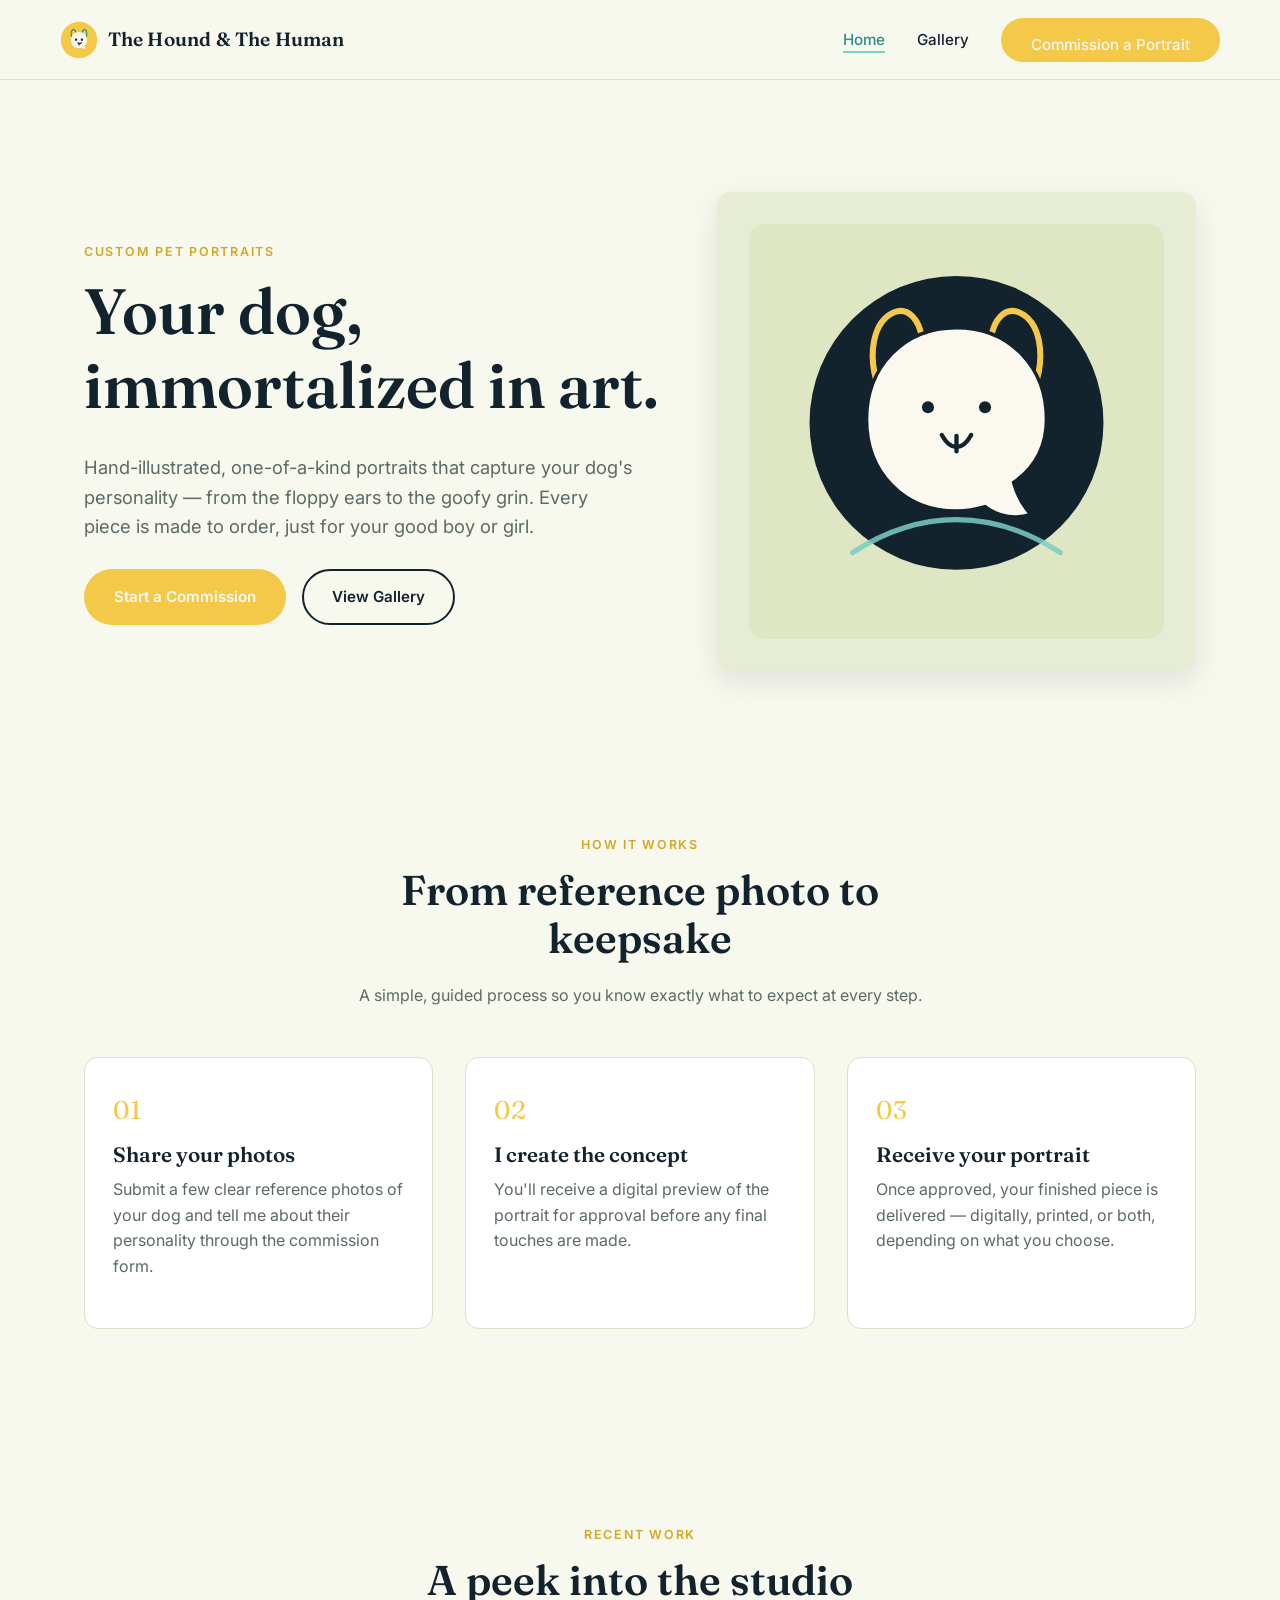
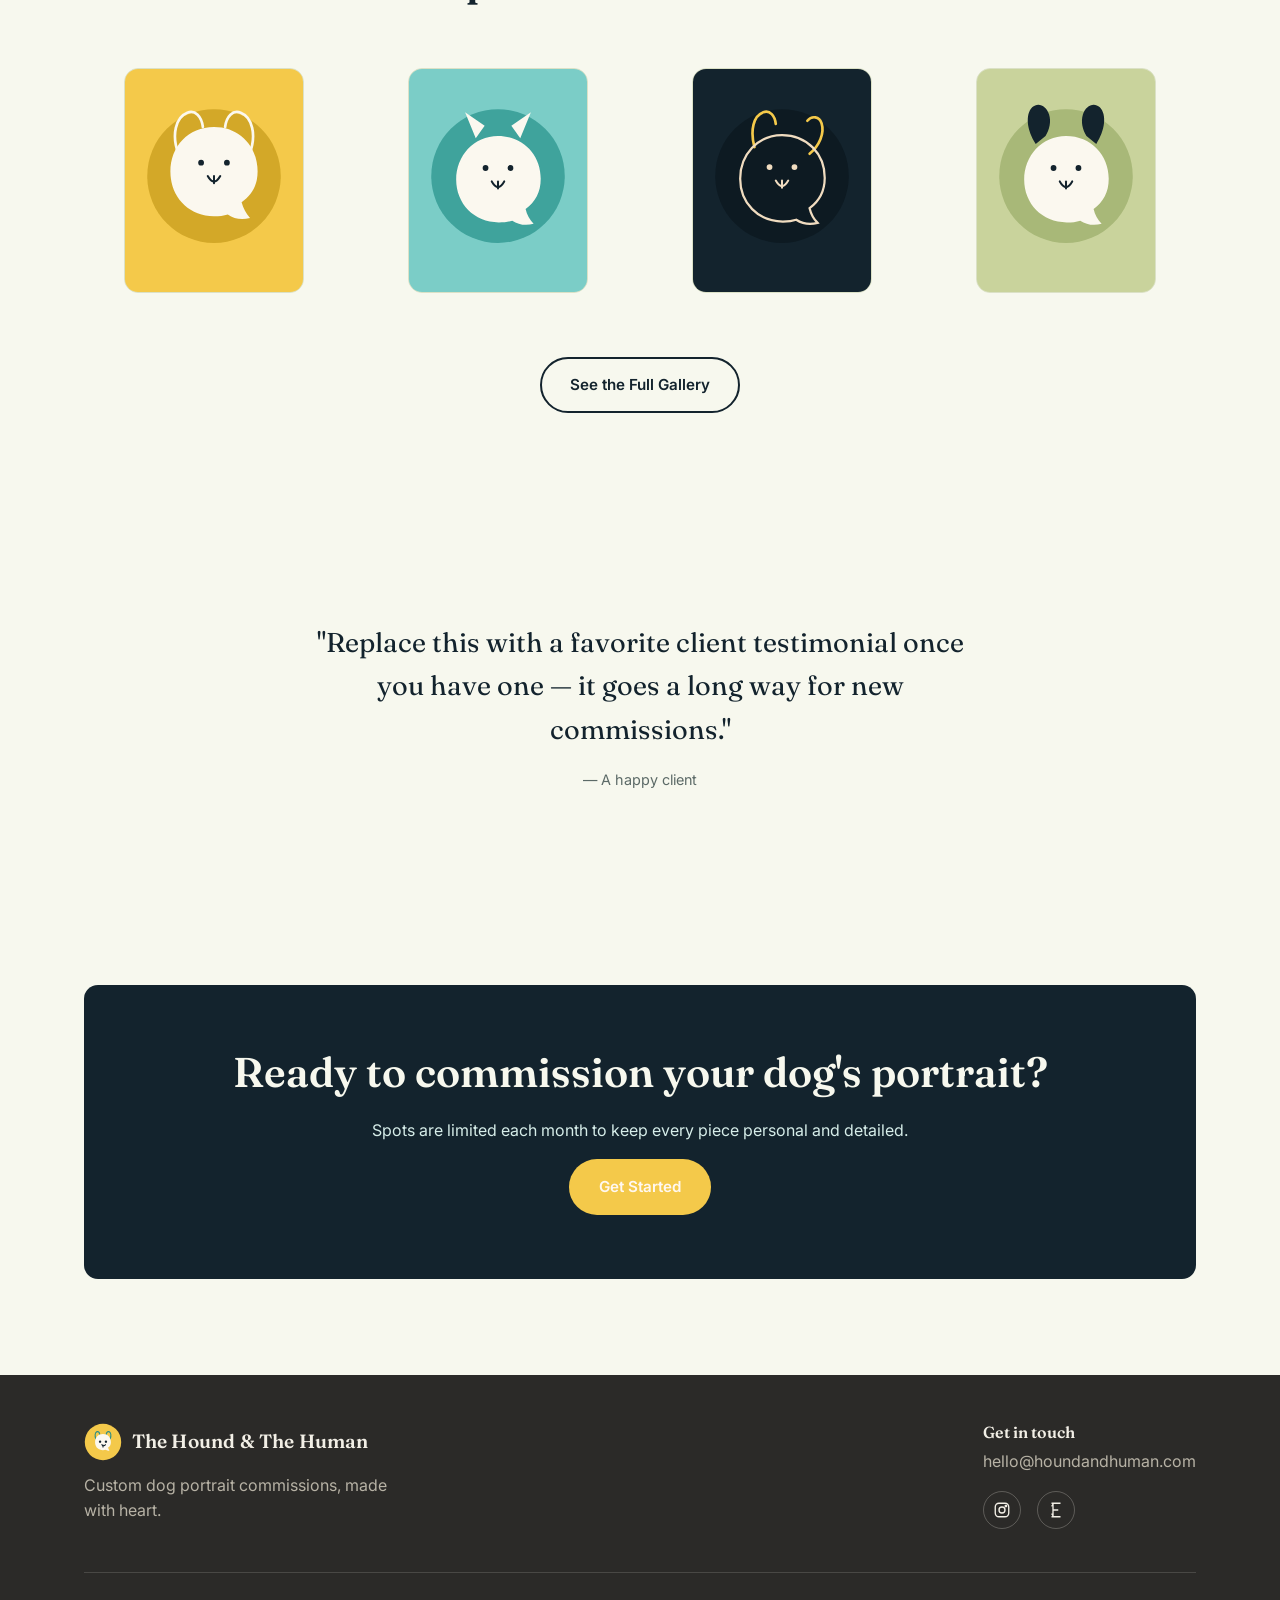
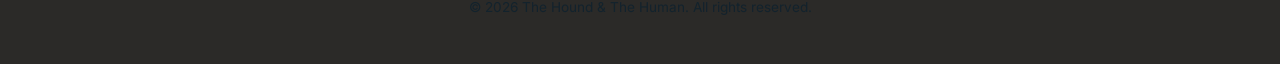
==== index.html @ 1f99b288 "Add The Hound & The Human commission site Static, no-build site (home, gallery, commission form) sty" ====
<!doctype html>
<html lang="en">
<head>
  <meta charset="UTF-8" />
  <meta name="viewport" content="width=device-width, initial-scale=1.0" />
  <title>The Hound &amp; The Human — Custom Dog Portrait Art</title>
  <meta name="description" content="Custom hand-illustrated dog portraits by The Hound &amp; The Human. Browse the gallery and commission a one-of-a-kind piece for your pup." />
  <link rel="icon" href="assets/img/mark.svg" type="image/svg+xml" />
  <link rel="preconnect" href="https://fonts.googleapis.com" />
  <link rel="preconnect" href="https://fonts.gstatic.com" crossorigin />
  <link href="https://fonts.googleapis.com/css2?family=Fraunces:opsz,wght@9..144,500;9..144,600&family=Inter:wght@400;500;600;700&display=swap" rel="stylesheet" />
  <link rel="stylesheet" href="css/style.css" />
</head>
<body>

  <header class="site-header">
    <nav class="nav container">
      <a href="index.html" class="brand">
        <img src="assets/img/mark.svg" alt="" class="brand-mark" />
        <span class="brand-name">The Hound &amp; The Human</span>
      </a>
      <button class="nav-toggle" aria-label="Toggle navigation" aria-expanded="false">
        <svg viewBox="0 0 24 24" fill="none" stroke="currentColor" stroke-width="2" stroke-linecap="round"><path d="M4 6h16M4 12h16M4 18h16"/></svg>
      </button>
      <ul class="nav-links">
        <li><a href="index.html" aria-current="page">Home</a></li>
        <li><a href="gallery.html">Gallery</a></li>
        <li><a href="commission.html" class="btn btn-primary">Commission a Portrait</a></li>
      </ul>
    </nav>
  </header>

  <main>
    <section class="hero">
      <div class="container">
        <div class="hero-copy">
          <span class="eyebrow">Custom Pet Portraits</span>
          <h1>Your dog, immortalized in art.</h1>
          <p class="hero-lede">Hand-illustrated, one-of-a-kind portraits that capture your dog's personality — from the floppy ears to the goofy grin. Every piece is made to order, just for your good boy or girl.</p>
          <div class="hero-actions">
            <a href="commission.html" class="btn btn-primary">Start a Commission</a>
            <a href="gallery.html" class="btn btn-outline">View Gallery</a>
          </div>
        </div>
        <div class="hero-art">
          <img src="assets/img/hero-art.svg" alt="Stylized illustration of a dog portrait" />
        </div>
      </div>
    </section>

    <section class="process">
      <div class="container">
        <div class="section-heading">
          <span class="eyebrow">How It Works</span>
          <h2>From reference photo to keepsake</h2>
          <p class="muted">A simple, guided process so you know exactly what to expect at every step.</p>
        </div>
        <div class="process-grid">
          <div class="process-step">
            <div class="step-num">01</div>
            <h3>Share your photos</h3>
            <p class="muted">Submit a few clear reference photos of your dog and tell me about their personality through the commission form.</p>
          </div>
          <div class="process-step">
            <div class="step-num">02</div>
            <h3>I create the concept</h3>
            <p class="muted">You'll receive a digital preview of the portrait for approval before any final touches are made.</p>
          </div>
          <div class="process-step">
            <div class="step-num">03</div>
            <h3>Receive your portrait</h3>
            <p class="muted">Once approved, your finished piece is delivered — digitally, printed, or both, depending on what you choose.</p>
          </div>
        </div>
      </div>
    </section>

    <section class="featured">
      <div class="container">
        <div class="section-heading">
          <span class="eyebrow">Recent Work</span>
          <h2>A peek into the studio</h2>
        </div>
        <div class="gallery-grid">
          <figure class="gallery-card" data-title="Custom Portrait" data-desc="Bold color block style">
            <img src="assets/img/gallery-01.svg" alt="Stylized dog portrait sample" />
          </figure>
          <figure class="gallery-card" data-title="Custom Portrait" data-desc="Turquoise digital illustration">
            <img src="assets/img/gallery-02.svg" alt="Stylized dog portrait sample" />
          </figure>
          <figure class="gallery-card" data-title="Custom Portrait" data-desc="Minimalist ink line study">
            <img src="assets/img/gallery-03.svg" alt="Stylized dog portrait sample" />
          </figure>
          <figure class="gallery-card" data-title="Custom Portrait" data-desc="Soft sage palette">
            <img src="assets/img/gallery-04.svg" alt="Stylized dog portrait sample" />
          </figure>
        </div>
        <p class="text-center mt-lg"><a href="gallery.html" class="btn btn-outline">See the Full Gallery</a></p>
      </div>
    </section>

    <section class="quote">
      <div class="container quote-block">
        <blockquote>"Replace this with a favorite client testimonial once you have one — it goes a long way for new commissions."</blockquote>
        <cite>— A happy client</cite>
      </div>
    </section>

    <section class="cta">
      <div class="container">
        <div class="cta-banner">
          <h2>Ready to commission your dog's portrait?</h2>
          <p>Spots are limited each month to keep every piece personal and detailed.</p>
          <a href="commission.html" class="btn btn-primary">Get Started</a>
        </div>
      </div>
    </section>
  </main>

  <footer class="site-footer">
    <div class="container">
      <div class="footer-grid">
        <div>
          <a href="index.html" class="brand">
            <img src="assets/img/mark.svg" alt="" class="brand-mark" />
            <span class="brand-name">The Hound &amp; The Human</span>
          </a>
          <p class="muted" style="max-width: 32ch; margin-top: 0.75rem;">Custom dog portrait commissions, made with heart.</p>
        </div>
        <div>
          <h3 style="font-size: 1rem;">Get in touch</h3>
          <p class="muted">hello@houndandhuman.com</p>
          <ul class="footer-social">
            <li>
              <a href="https://instagram.com/" aria-label="Instagram">
                <svg viewBox="0 0 24 24" fill="none" stroke="currentColor" stroke-width="1.8"><rect x="3" y="3" width="18" height="18" rx="5"/><circle cx="12" cy="12" r="4"/><circle cx="17.2" cy="6.8" r="1"/></svg>
              </a>
            </li>
            <li>
              <a href="https://www.etsy.com/" aria-label="Etsy shop">
                <svg viewBox="0 0 24 24" fill="none" stroke="currentColor" stroke-width="1.8"><path d="M6 3h12M6 21h12M8 3v18M8 12h7M8 3c0 3-2 4-2 4M8 21c0-3-2-4-2-4"/></svg>
              </a>
            </li>
          </ul>
        </div>
      </div>
      <div class="footer-bottom">
        <p>&copy; <span id="year"></span> The Hound &amp; The Human. All rights reserved.</p>
      </div>
    </div>
  </footer>

  <script>document.getElementById('year').textContent = new Date().getFullYear();</script>
  <script src="js/main.js"></script>
</body>
</html>
---- css/style.css ----
/* ============================================================
   The Hound & The Human — base styles
   ============================================================ */

:root {
  /* palette */
  --color-navy: #13232d;
  --color-charcoal: #2b2a28;
  --color-sage: #c9d39c;
  --color-yellow: #f4c94a;
  --color-aqua: #7bcdc7;
  --color-aqua-dark: #2e8e87;

  --color-bg: #f7f8ee;
  --color-bg-alt: #e7ecd4;
  --color-surface: #ffffff;
  --color-text: var(--color-navy);
  --color-muted: #5c6a67;
  --color-accent: var(--color-yellow);
  --color-accent-dark: #d3a828;
  --color-accent-soft: #d6ede9;
  --color-line: #dbe1c6;

  --font-display: 'Fraunces', 'Playfair Display', Georgia, serif;
  --font-body: 'Inter', -apple-system, BlinkMacSystemFont, 'Segoe UI', sans-serif;

  --container: 1160px;
  --radius: 14px;
  --shadow-soft: 0 10px 30px rgba(19, 35, 45, 0.1);
}

@media (prefers-color-scheme: dark) {
  :root {
    --color-bg: #10191f;
    --color-bg-alt: #1c2620;
    --color-surface: #202a24;
    --color-text: #f2f2ea;
    --color-muted: #a3b3ae;
    --color-accent: var(--color-yellow);
    --color-accent-dark: #ffdb80;
    --color-accent-soft: #21403c;
    --color-line: #33413a;
    --shadow-soft: 0 10px 30px rgba(0, 0, 0, 0.4);
  }
}

* { box-sizing: border-box; }
html { scroll-behavior: smooth; }

body {
  margin: 0;
  background: var(--color-bg);
  color: var(--color-text);
  font-family: var(--font-body);
  line-height: 1.6;
  -webkit-font-smoothing: antialiased;
}

img { max-width: 100%; display: block; }

h1, h2, h3, h4 {
  font-family: var(--font-display);
  line-height: 1.15;
  margin: 0 0 0.5em;
  font-weight: 600;
}

h1 { font-size: clamp(2.4rem, 5vw, 4rem); }
h2 { font-size: clamp(1.8rem, 3.4vw, 2.6rem); }
h3 { font-size: 1.3rem; }

p { margin: 0 0 1em; color: var(--color-text); }

a { color: var(--color-accent-dark); }

.muted { color: var(--color-muted); }

.container {
  width: 100%;
  max-width: var(--container);
  margin: 0 auto;
  padding: 0 1.5rem;
}

section { padding: clamp(3rem, 8vw, 6rem) 0; }

.section-heading {
  text-align: center;
  max-width: 640px;
  margin: 0 auto 3rem;
}

.eyebrow {
  display: inline-block;
  font-size: 0.78rem;
  letter-spacing: 0.14em;
  text-transform: uppercase;
  color: var(--color-accent-dark);
  font-weight: 600;
  margin-bottom: 0.75rem;
}

/* ---------- Buttons ---------- */
.btn {
  display: inline-flex;
  align-items: center;
  justify-content: center;
  gap: 0.5rem;
  padding: 0.85rem 1.75rem;
  border-radius: 999px;
  font-family: var(--font-body);
  font-weight: 600;
  font-size: 0.95rem;
  text-decoration: none;
  border: 2px solid transparent;
  cursor: pointer;
  transition: transform 0.15s ease, background 0.2s ease, color 0.2s ease, border-color 0.2s ease;
}
.btn:hover { transform: translateY(-2px); }

.btn-primary {
  background: var(--color-accent);
  color: #fff8f1;
}
.btn-primary:hover { background: var(--color-accent-dark); }

.btn-outline {
  background: transparent;
  border-color: var(--color-text);
  color: var(--color-text);
}
.btn-outline:hover {
  border-color: var(--color-accent-dark);
  color: var(--color-accent-dark);
}

/* ---------- Header / Nav ---------- */
.site-header {
  position: sticky;
  top: 0;
  z-index: 50;
  background: color-mix(in srgb, var(--color-bg) 88%, transparent);
  backdrop-filter: blur(10px);
  border-bottom: 1px solid var(--color-line);
}

.nav {
  display: flex;
  align-items: center;
  justify-content: space-between;
  padding: 1.1rem 0;
}

.brand {
  display: flex;
  align-items: center;
  gap: 0.6rem;
  text-decoration: none;
  color: var(--color-text);
}

.brand-mark { width: 38px; height: 38px; flex-shrink: 0; }

.brand-name {
  font-family: var(--font-display);
  font-size: 1.2rem;
  font-weight: 600;
  letter-spacing: 0.01em;
}

.nav-links {
  display: flex;
  align-items: center;
  gap: 2rem;
  list-style: none;
  margin: 0;
  padding: 0;
}

.nav-links a {
  color: var(--color-text);
  text-decoration: none;
  font-weight: 500;
  font-size: 0.95rem;
  padding-bottom: 2px;
  border-bottom: 2px solid transparent;
  transition: border-color 0.2s ease, color 0.2s ease;
}

.nav-links a:hover,
.nav-links a[aria-current="page"] {
  color: var(--color-aqua-dark);
  border-color: var(--color-aqua);
}

.nav-links a.btn.btn-primary,
.nav-links a.btn.btn-primary:hover {
  color: #fff8f1;
  border-color: transparent;
}

.nav-toggle {
  display: none;
  background: none;
  border: none;
  cursor: pointer;
  padding: 0.4rem;
}
.nav-toggle svg { width: 26px; height: 26px; color: var(--color-text); }

@media (max-width: 760px) {
  .nav-toggle { display: block; }
  .nav-links {
    position: absolute;
    top: 100%;
    left: 0;
    right: 0;
    background: var(--color-bg);
    border-bottom: 1px solid var(--color-line);
    flex-direction: column;
    align-items: flex-start;
    gap: 0;
    padding: 0 1.5rem;
    max-height: 0;
    overflow: hidden;
    transition: max-height 0.25s ease;
  }
  .nav-links.open { max-height: 320px; padding: 0.5rem 1.5rem 1.5rem; }
  .nav-links li { width: 100%; }
  .nav-links a { display: block; padding: 0.75rem 0; }
}

/* ---------- Hero ---------- */
.hero {
  padding: clamp(3.5rem, 9vw, 7rem) 0 clamp(2.5rem, 6vw, 4rem);
}

.hero .container {
  display: grid;
  grid-template-columns: 1.1fr 0.9fr;
  gap: 3rem;
  align-items: center;
}

@media (max-width: 860px) {
  .hero .container { grid-template-columns: 1fr; text-align: center; }
  .hero-actions { justify-content: center; }
  .hero-art { order: -1; max-width: 320px; margin: 0 auto; }
}

.hero-actions {
  display: flex;
  gap: 1rem;
  flex-wrap: wrap;
  margin-top: 1.75rem;
}

.hero-lede { font-size: 1.15rem; color: var(--color-muted); max-width: 46ch; }

.hero-art {
  background: var(--color-bg-alt);
  border-radius: var(--radius);
  padding: 2rem;
  box-shadow: var(--shadow-soft);
}

.hero-art img {
  width: 100%;
  height: auto;
}

/* ---------- Process strip ---------- */
.process-grid {
  display: grid;
  grid-template-columns: repeat(3, 1fr);
  gap: 2rem;
}

@media (max-width: 760px) {
  .process-grid { grid-template-columns: 1fr; }
}

.process-step {
  background: var(--color-surface);
  border: 1px solid var(--color-line);
  border-radius: var(--radius);
  padding: 2rem 1.75rem;
  text-align: left;
}

.process-step .step-num {
  font-family: var(--font-display);
  font-size: 1.6rem;
  color: var(--color-accent);
  margin-bottom: 0.75rem;
}

/* ---------- Gallery grid ---------- */
.gallery-grid {
  display: grid;
  grid-template-columns: repeat(auto-fill, minmax(260px, 1fr));
  gap: 1.5rem;
}

.gallery-card {
  position: relative;
  border-radius: var(--radius);
  overflow: hidden;
  background: var(--color-bg-alt);
  border: 1px solid var(--color-line);
  cursor: pointer;
  aspect-ratio: 4 / 5;
}

.gallery-card img,
.gallery-card svg {
  width: 100%;
  height: 100%;
  object-fit: cover;
  transition: transform 0.4s ease;
}

.gallery-card:hover img,
.gallery-card:hover svg { transform: scale(1.05); }

.gallery-caption {
  position: absolute;
  left: 0;
  right: 0;
  bottom: 0;
  padding: 1rem 1.1rem;
  background: linear-gradient(to top, rgba(20, 15, 10, 0.75), transparent);
  color: #fff;
  font-size: 0.9rem;
  opacity: 0;
  transform: translateY(6px);
  transition: opacity 0.25s ease, transform 0.25s ease;
}

.gallery-card:hover .gallery-caption { opacity: 1; transform: translateY(0); }

.filter-bar {
  display: flex;
  gap: 0.6rem;
  flex-wrap: wrap;
  justify-content: center;
  margin-bottom: 2.5rem;
}

.filter-btn {
  background: var(--color-surface);
  border: 1px solid var(--color-line);
  color: var(--color-text);
  border-radius: 999px;
  padding: 0.5rem 1.2rem;
  font-size: 0.88rem;
  font-weight: 500;
  cursor: pointer;
  transition: background 0.2s ease, color 0.2s ease, border-color 0.2s ease;
}

.filter-btn:hover { border-color: var(--color-aqua-dark); }

.filter-btn.active {
  background: var(--color-text);
  color: var(--color-bg);
  border-color: var(--color-text);
}

/* ---------- Lightbox ---------- */
.lightbox {
  position: fixed;
  inset: 0;
  background: rgba(20, 15, 10, 0.9);
  display: none;
  align-items: center;
  justify-content: center;
  z-index: 100;
  padding: 2rem;
}

.lightbox.open { display: flex; }

.lightbox-inner {
  max-width: 720px;
  width: 100%;
  background: var(--color-bg);
  border-radius: var(--radius);
  overflow: hidden;
}

.lightbox-media { aspect-ratio: 4 / 5; background: var(--color-bg-alt); }
.lightbox-media img,
.lightbox-media svg { width: 100%; height: 100%; object-fit: cover; }

.lightbox-caption { padding: 1.25rem 1.5rem; }
.lightbox-caption h3 { margin-bottom: 0.25rem; }

.lightbox-close {
  position: absolute;
  top: 1.5rem;
  right: 1.5rem;
  background: rgba(255,255,255,0.12);
  border: none;
  color: #fff;
  width: 42px;
  height: 42px;
  border-radius: 50%;
  cursor: pointer;
  font-size: 1.3rem;
  line-height: 1;
}

/* ---------- Quote ---------- */
.quote-block {
  max-width: 720px;
  margin: 0 auto;
  text-align: center;
}
.quote-block blockquote {
  font-family: var(--font-display);
  font-size: clamp(1.3rem, 2.6vw, 1.7rem);
  margin: 0 0 1rem;
}
.quote-block cite { font-style: normal; color: var(--color-muted); font-size: 0.9rem; }

/* ---------- CTA banner ---------- */
.cta-banner {
  background: var(--color-text);
  color: var(--color-bg);
  border-radius: var(--radius);
  padding: clamp(2.5rem, 6vw, 4rem);
  text-align: center;
}
.cta-banner h2 { color: var(--color-bg); }
.cta-banner p { color: var(--color-accent-soft); }

/* ---------- Pricing ---------- */
.pricing-grid {
  display: grid;
  grid-template-columns: repeat(3, 1fr);
  gap: 1.75rem;
}
@media (max-width: 860px) {
  .pricing-grid { grid-template-columns: 1fr; }
}
.pricing-card {
  background: var(--color-surface);
  border: 1px solid var(--color-line);
  border-radius: var(--radius);
  padding: 2rem;
  text-align: center;
}
.pricing-card.featured {
  border-color: var(--color-accent);
  box-shadow: var(--shadow-soft);
  transform: scale(1.03);
}
.pricing-card .price {
  font-family: var(--font-display);
  font-size: 2.2rem;
  color: var(--color-accent-dark);
  margin: 0.5rem 0 1rem;
}
.pricing-card ul {
  list-style: none;
  padding: 0;
  margin: 0 0 1.5rem;
  text-align: left;
  color: var(--color-muted);
  font-size: 0.92rem;
}
.pricing-card li { padding: 0.35rem 0; border-bottom: 1px dashed var(--color-line); }
.pricing-card li:last-child { border-bottom: none; }

/* ---------- Form ---------- */
.form-wrap {
  max-width: 700px;
  margin: 0 auto;
  background: var(--color-surface);
  border: 1px solid var(--color-line);
  border-radius: var(--radius);
  padding: clamp(1.75rem, 4vw, 2.75rem);
  box-shadow: var(--shadow-soft);
}

.form-grid {
  display: grid;
  grid-template-columns: 1fr 1fr;
  gap: 1.25rem;
}

.form-field { display: flex; flex-direction: column; gap: 0.4rem; }
.form-field.full { grid-column: 1 / -1; }

@media (max-width: 620px) {
  .form-grid { grid-template-columns: 1fr; }
}

label {
  font-size: 0.88rem;
  font-weight: 600;
  color: var(--color-text);
}

input, select, textarea {
  font-family: var(--font-body);
  font-size: 0.95rem;
  padding: 0.7rem 0.85rem;
  border-radius: 8px;
  border: 1px solid var(--color-line);
  background: var(--color-bg);
  color: var(--color-text);
}

input:focus, select:focus, textarea:focus {
  outline: none;
  border-color: var(--color-accent);
}

textarea { resize: vertical; min-height: 110px; }

.form-note { font-size: 0.85rem; color: var(--color-muted); }

.form-submit { margin-top: 1.75rem; display: flex; justify-content: center; }

.form-success, .form-error {
  display: none;
  text-align: center;
  padding: 1rem;
  border-radius: 8px;
  margin-bottom: 1.5rem;
  font-size: 0.95rem;
}
.form-success { background: #e4f0e1; color: #2e5230; }
.form-error { background: #f6dede; color: #7a2a2a; }

@media (prefers-color-scheme: dark) {
  .form-success { background: #223b26; color: #b7e3b6; }
  .form-error { background: #3f2222; color: #f0b6b6; }
}

/* ---------- Footer ---------- */
.site-footer {
  border-top: none;
  padding: 3rem 0 2rem;
  background: var(--color-charcoal);
  color: #f2efe6;
}

.site-footer .brand,
.site-footer h3 { color: #f2efe6; }

.site-footer .muted { color: #b7b2a5; }

.footer-grid {
  display: flex;
  flex-wrap: wrap;
  justify-content: space-between;
  gap: 2rem;
  margin-bottom: 2rem;
}

.footer-social {
  display: flex;
  gap: 1rem;
  list-style: none;
  padding: 0;
  margin: 0.75rem 0 0;
}

.footer-social a {
  display: inline-flex;
  align-items: center;
  justify-content: center;
  width: 38px;
  height: 38px;
  border-radius: 50%;
  border: 1px solid rgba(242, 239, 230, 0.25);
  color: #f2efe6;
  text-decoration: none;
}
.footer-social a:hover { border-color: var(--color-aqua); color: var(--color-aqua); }
.footer-social svg { width: 18px; height: 18px; }

.footer-bottom {
  text-align: center;
  font-size: 0.85rem;
  color: #b7b2a5;
  padding-top: 1.5rem;
  border-top: 1px solid rgba(242, 239, 230, 0.15);
}

/* ---------- Utility ---------- */
.text-center { text-align: center; }
.mt-lg { margin-top: 3rem; }
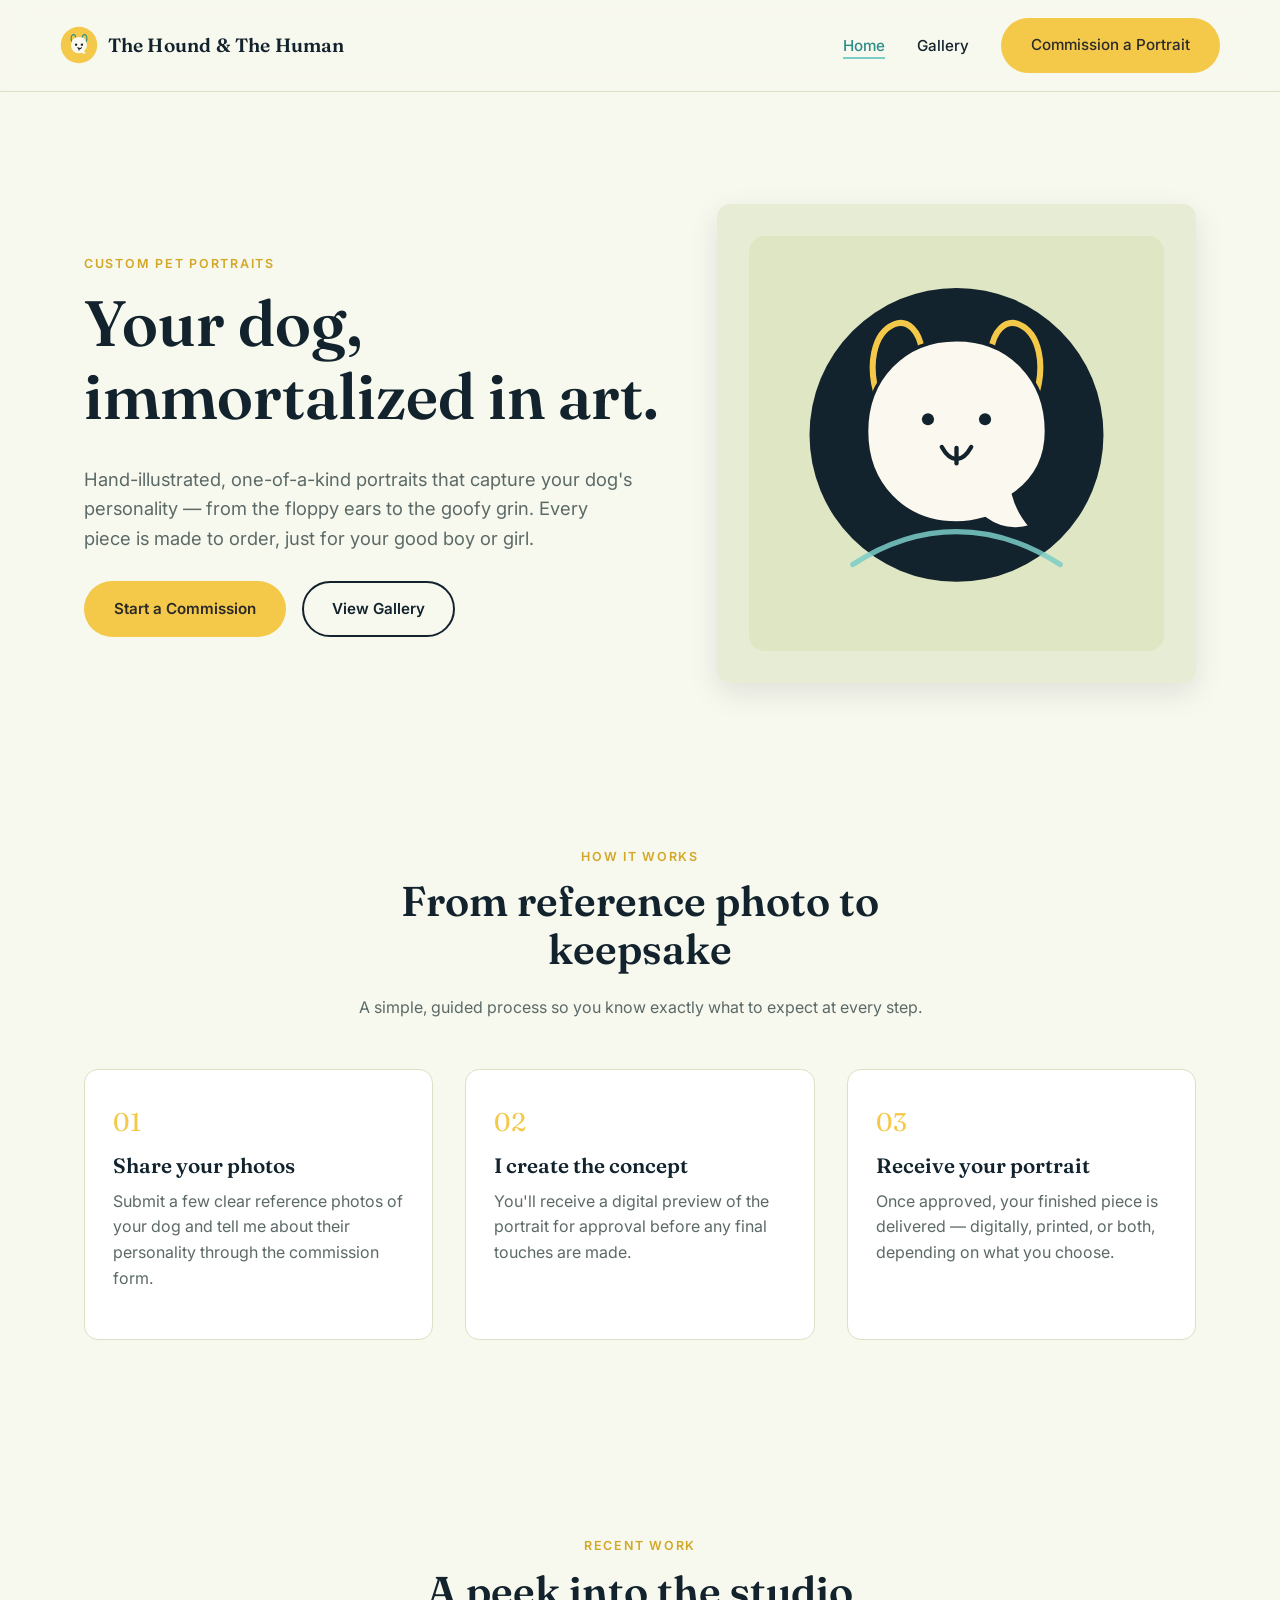
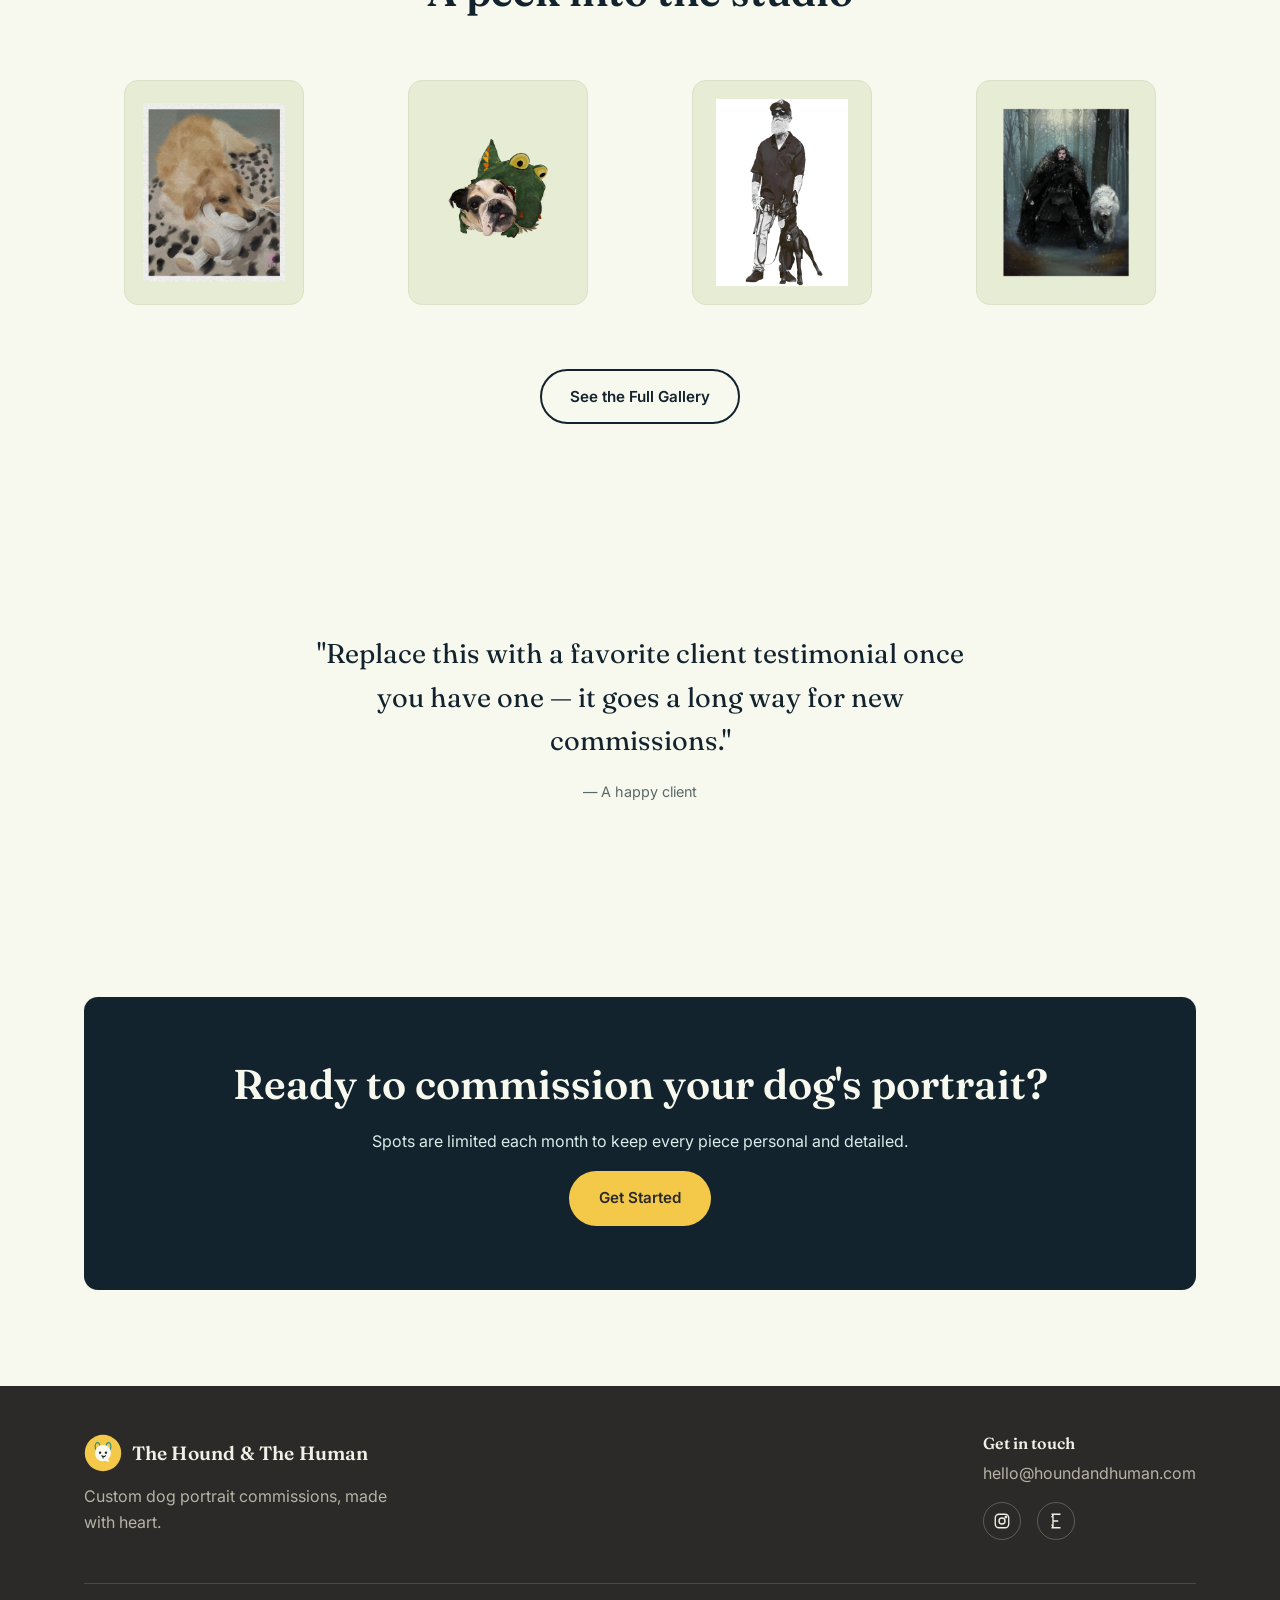
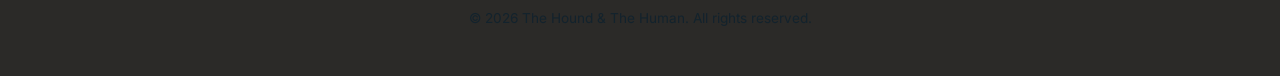
==== commit cbe3a534: "Replace placeholder gallery art with real commissions Add a two-tab gallery: Dog Portraits (filterab" ====
--- a/index.html
+++ b/index.html
@@ -82,17 +82,21 @@
           <h2>A peek into the studio</h2>
         </div>
         <div class="gallery-grid">
-          <figure class="gallery-card" data-title="Custom Portrait" data-desc="Bold color block style">
-            <img src="assets/img/gallery-01.svg" alt="Stylized dog portrait sample" />
+          <figure class="gallery-card" data-title="Golden" data-desc="Digital painting">
+            <img src="assets/img/gallery/dogs/golden.png" alt="Golden retriever portrait holding a plush toy" loading="lazy" />
+            <figcaption class="gallery-caption">Golden</figcaption>
           </figure>
-          <figure class="gallery-card" data-title="Custom Portrait" data-desc="Turquoise digital illustration">
-            <img src="assets/img/gallery-02.svg" alt="Stylized dog portrait sample" />
+          <figure class="gallery-card" data-title="Halloween" data-desc="Digital illustration, costume portrait">
+            <img src="assets/img/gallery/dogs/halloween-costume.png" alt="Bulldog portrait wearing a dragon costume" loading="lazy" />
+            <figcaption class="gallery-caption">Halloween Costume</figcaption>
           </figure>
-          <figure class="gallery-card" data-title="Custom Portrait" data-desc="Minimalist ink line study">
-            <img src="assets/img/gallery-03.svg" alt="Stylized dog portrait sample" />
+          <figure class="gallery-card" data-title="Steve and Blade" data-desc="Digital illustration">
+            <img src="assets/img/gallery/dogs/steve-and-blade.png" alt="Portrait of a man standing with his dog Blade" loading="lazy" />
+            <figcaption class="gallery-caption">Steve &amp; Blade</figcaption>
           </figure>
-          <figure class="gallery-card" data-title="Custom Portrait" data-desc="Soft sage palette">
-            <img src="assets/img/gallery-04.svg" alt="Stylized dog portrait sample" />
+          <figure class="gallery-card" data-title="Jon Snow and Ghost" data-desc="Digital painting, fan art">
+            <img src="assets/img/gallery/dogs/jon-snow-and-ghost.png" alt="Fan art portrait of Jon Snow walking with his direwolf Ghost" loading="lazy" />
+            <figcaption class="gallery-caption">Jon Snow &amp; Ghost</figcaption>
           </figure>
         </div>
         <p class="text-center mt-lg"><a href="gallery.html" class="btn btn-outline">See the Full Gallery</a></p>
--- a/css/style.css
+++ b/css/style.css
@@ -120,7 +120,7 @@
 
 .btn-primary {
   background: var(--color-accent);
-  color: #fff8f1;
+  color: var(--color-charcoal);
 }
 .btn-primary:hover { background: var(--color-accent-dark); }
 
@@ -195,7 +195,8 @@
 
 .nav-links a.btn.btn-primary,
 .nav-links a.btn.btn-primary:hover {
-  color: #fff8f1;
+  color: var(--color-charcoal);
+  padding: 0.85rem 1.75rem;
   border-color: transparent;
 }
 
@@ -339,6 +340,39 @@
 
 .gallery-card:hover .gallery-caption { opacity: 1; transform: translateY(0); }
 
+/* ---------- Gallery tabs ---------- */
+.gallery-tabs {
+  display: flex;
+  justify-content: center;
+  gap: 2.5rem;
+  border-bottom: 1px solid var(--color-line);
+  margin-bottom: 2.5rem;
+}
+
+.tab-btn {
+  background: none;
+  border: none;
+  cursor: pointer;
+  padding: 0 0 1rem;
+  margin-bottom: -1px;
+  font-family: var(--font-display);
+  font-size: 1.1rem;
+  font-weight: 600;
+  color: var(--color-muted);
+  border-bottom: 3px solid transparent;
+  transition: color 0.2s ease, border-color 0.2s ease;
+}
+
+.tab-btn:hover { color: var(--color-text); }
+
+.tab-btn.active {
+  color: var(--color-text);
+  border-bottom-color: var(--color-accent);
+}
+
+.gallery-panel { display: none; }
+.gallery-panel.active { display: block; }
+
 .filter-bar {
   display: flex;
   gap: 0.6rem;
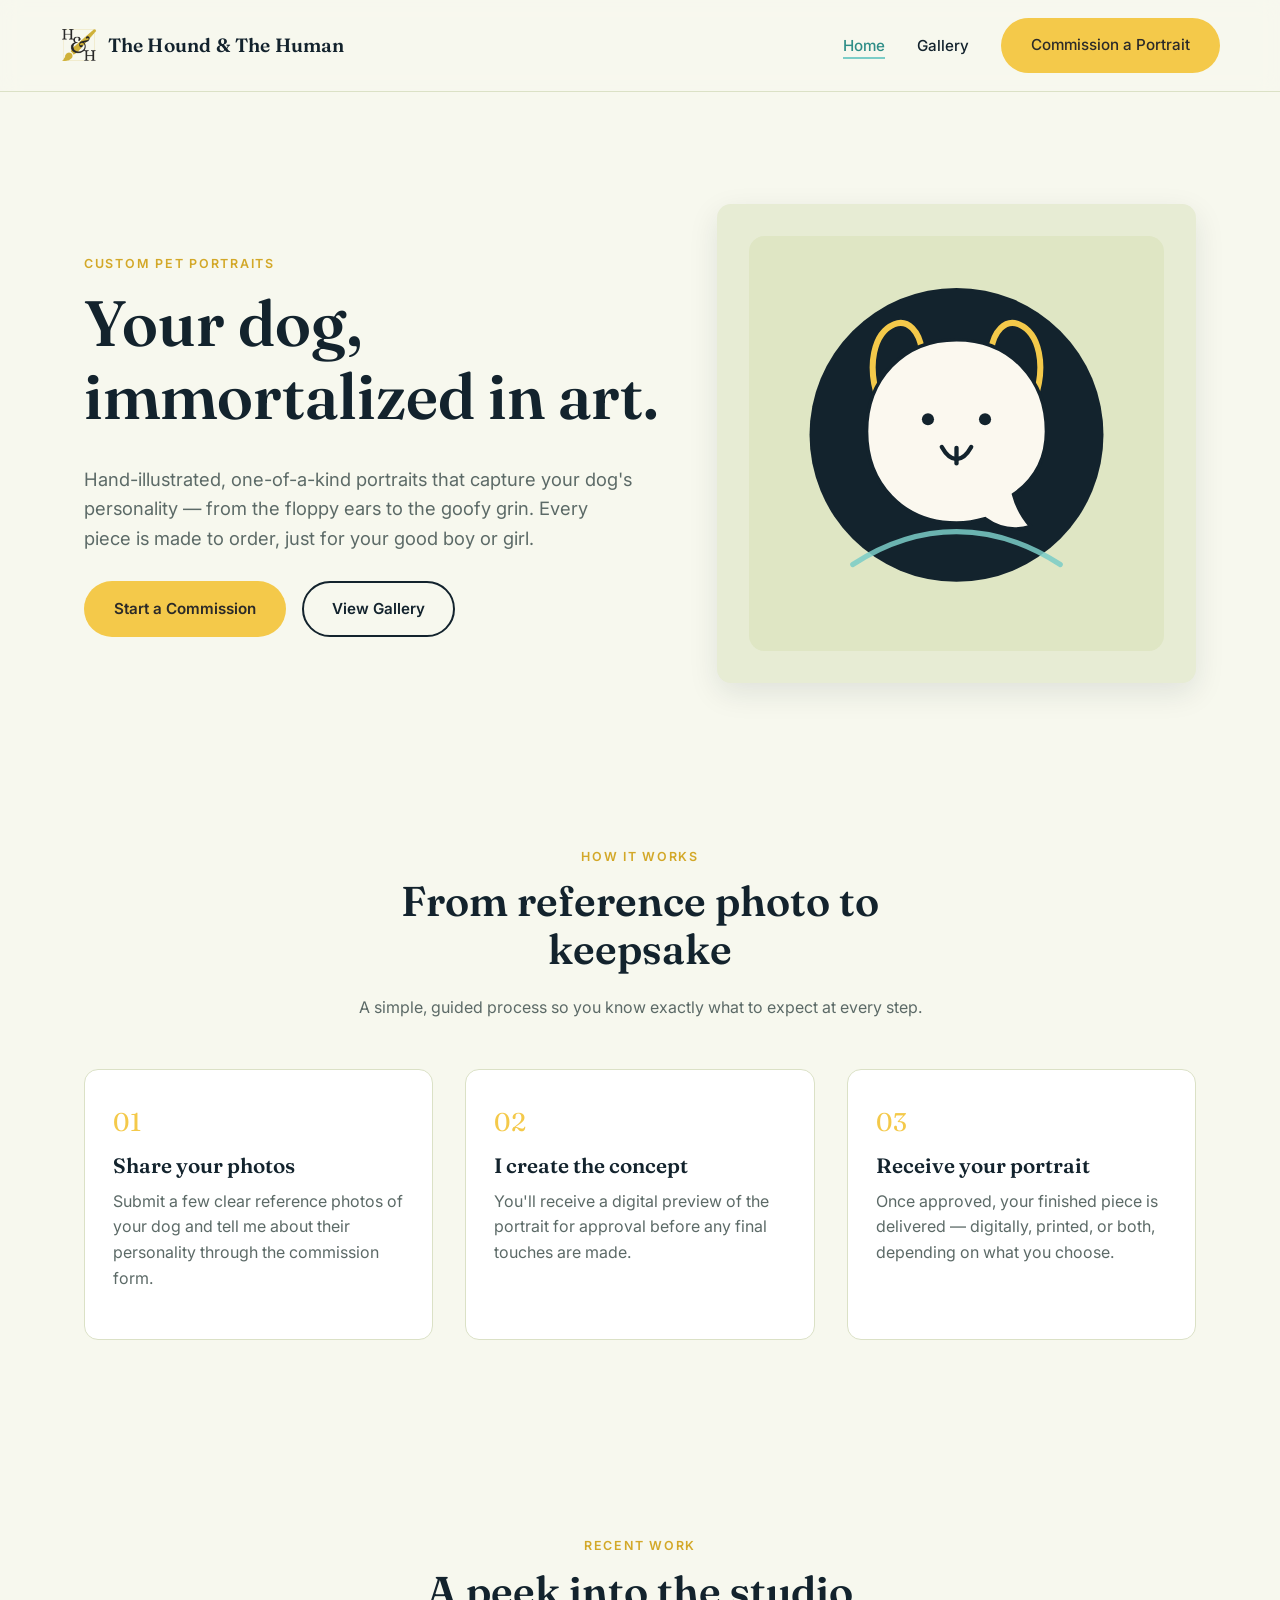
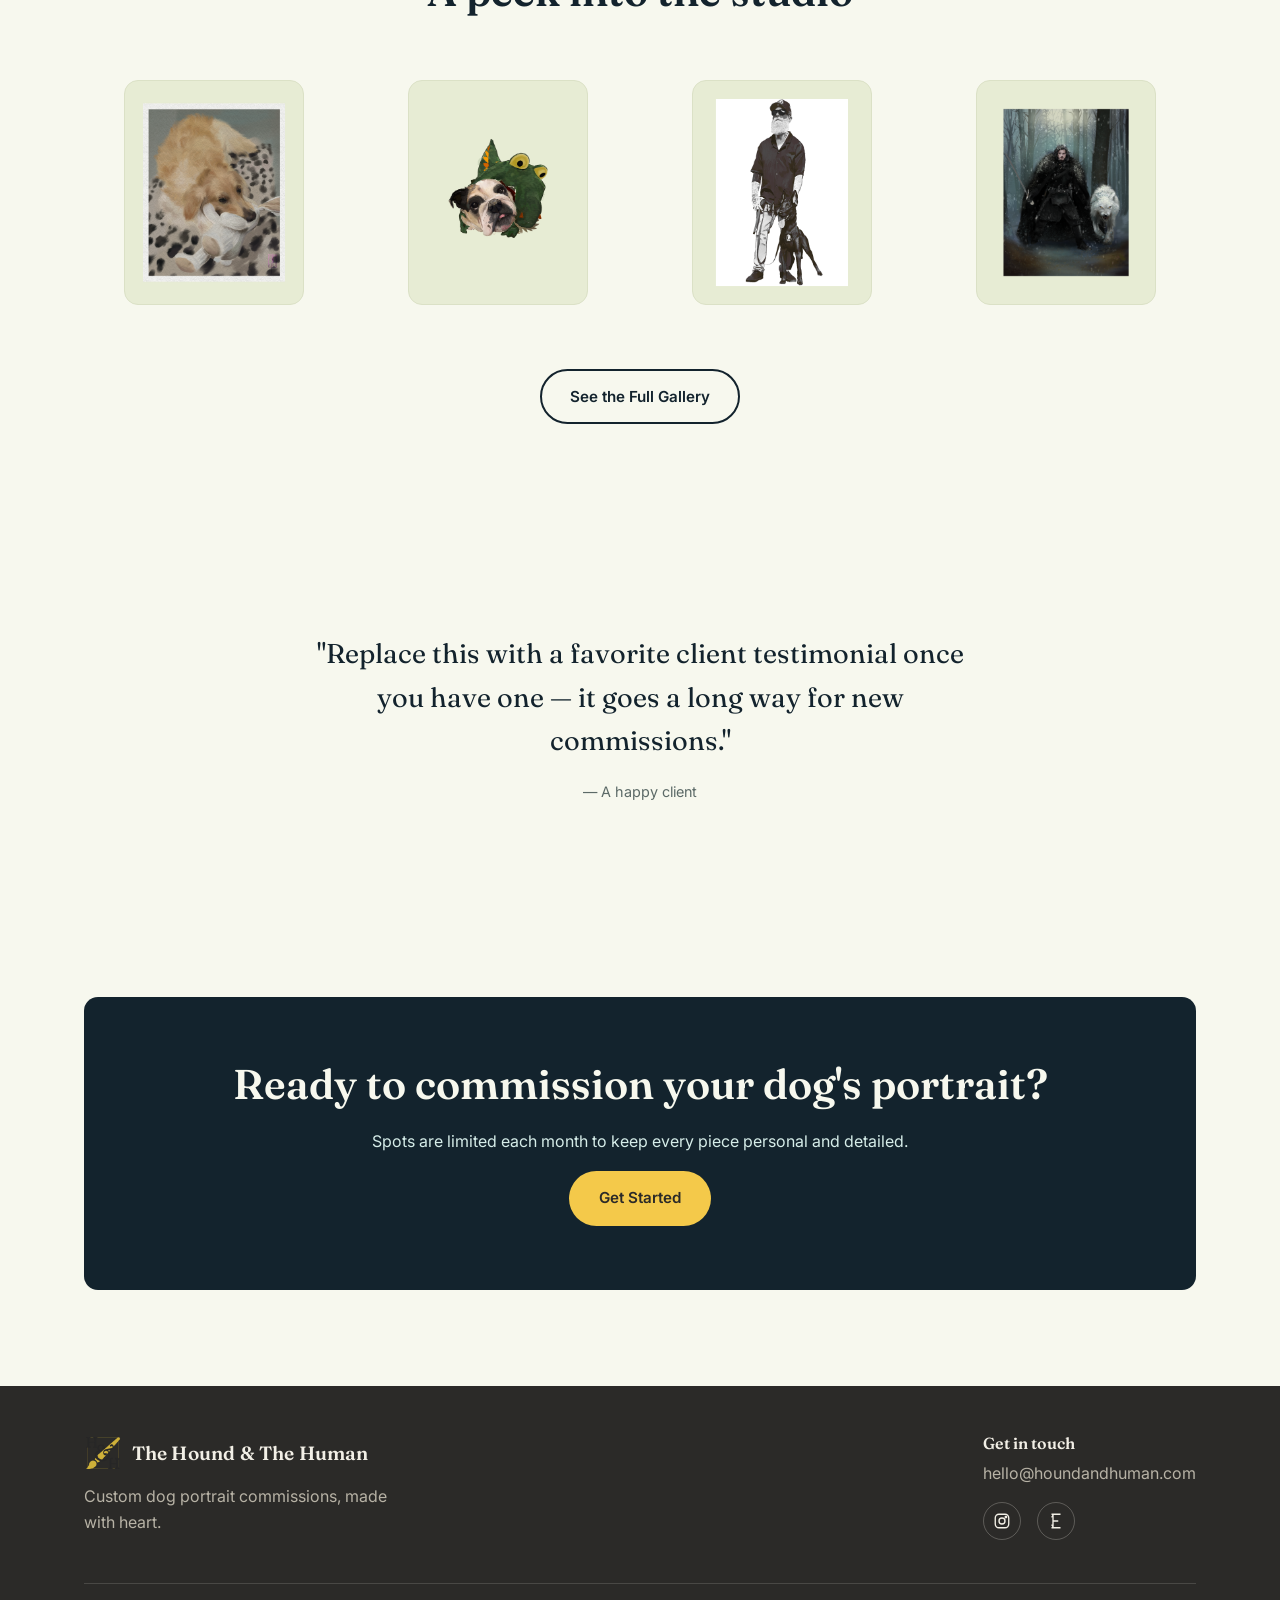
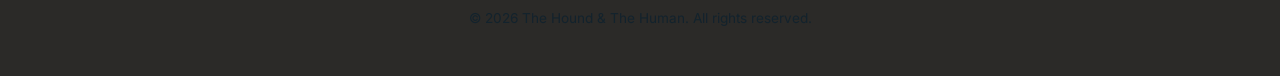
==== commit 5ef83a63: "Replace placeholder brand mark with real logo Crop and pad the uploaded H&H monogram to a square tra" ====
--- a/index.html
+++ b/index.html
@@ -5,7 +5,7 @@
   <meta name="viewport" content="width=device-width, initial-scale=1.0" />
   <title>The Hound &amp; The Human — Custom Dog Portrait Art</title>
   <meta name="description" content="Custom hand-illustrated dog portraits by The Hound &amp; The Human. Browse the gallery and commission a one-of-a-kind piece for your pup." />
-  <link rel="icon" href="assets/img/mark.svg" type="image/svg+xml" />
+  <link rel="icon" href="assets/img/logo.png" type="image/png" />
   <link rel="preconnect" href="https://fonts.googleapis.com" />
   <link rel="preconnect" href="https://fonts.gstatic.com" crossorigin />
   <link href="https://fonts.googleapis.com/css2?family=Fraunces:opsz,wght@9..144,500;9..144,600&family=Inter:wght@400;500;600;700&display=swap" rel="stylesheet" />
@@ -16,7 +16,7 @@
   <header class="site-header">
     <nav class="nav container">
       <a href="index.html" class="brand">
-        <img src="assets/img/mark.svg" alt="" class="brand-mark" />
+        <img src="assets/img/logo.png" alt="The Hound &amp; The Human logo" class="brand-mark" />
         <span class="brand-name">The Hound &amp; The Human</span>
       </a>
       <button class="nav-toggle" aria-label="Toggle navigation" aria-expanded="false">
@@ -126,7 +126,7 @@
       <div class="footer-grid">
         <div>
           <a href="index.html" class="brand">
-            <img src="assets/img/mark.svg" alt="" class="brand-mark" />
+            <img src="assets/img/logo.png" alt="The Hound &amp; The Human logo" class="brand-mark" />
             <span class="brand-name">The Hound &amp; The Human</span>
           </a>
           <p class="muted" style="max-width: 32ch; margin-top: 0.75rem;">Custom dog portrait commissions, made with heart.</p>
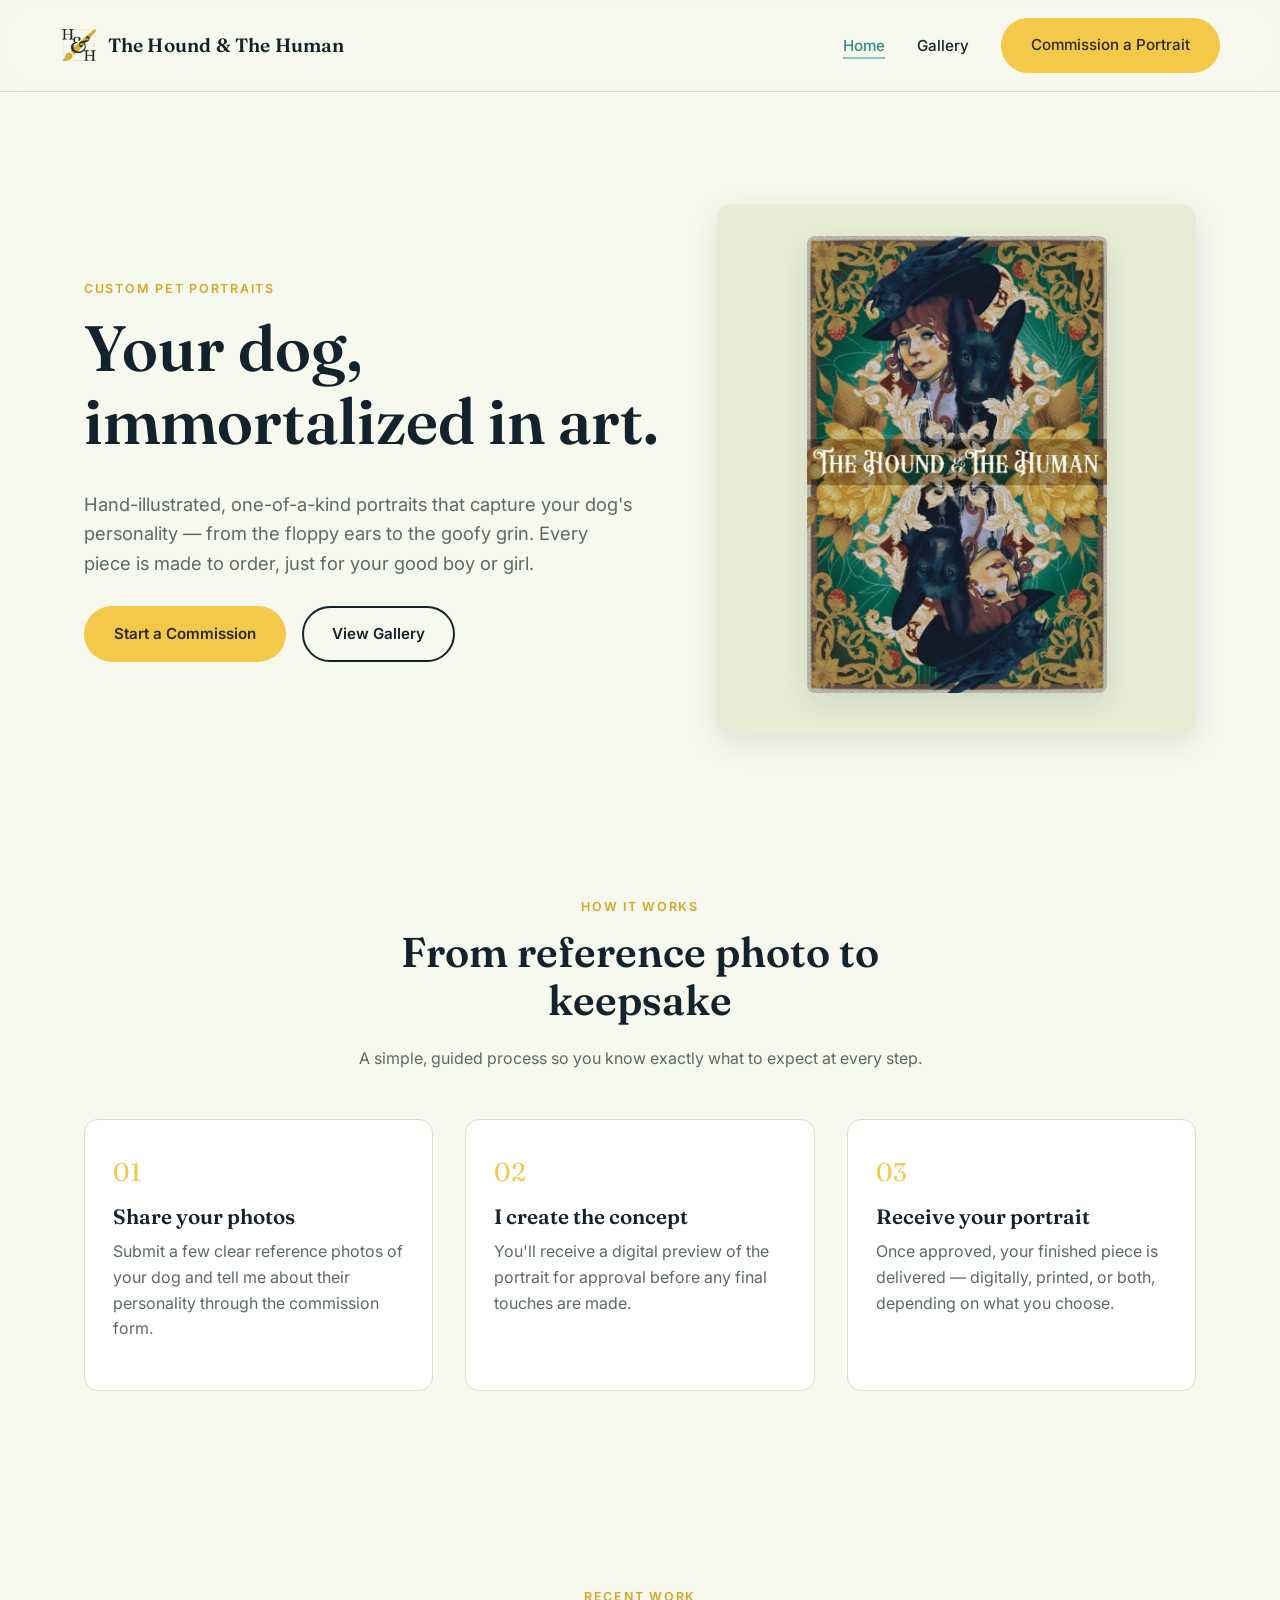
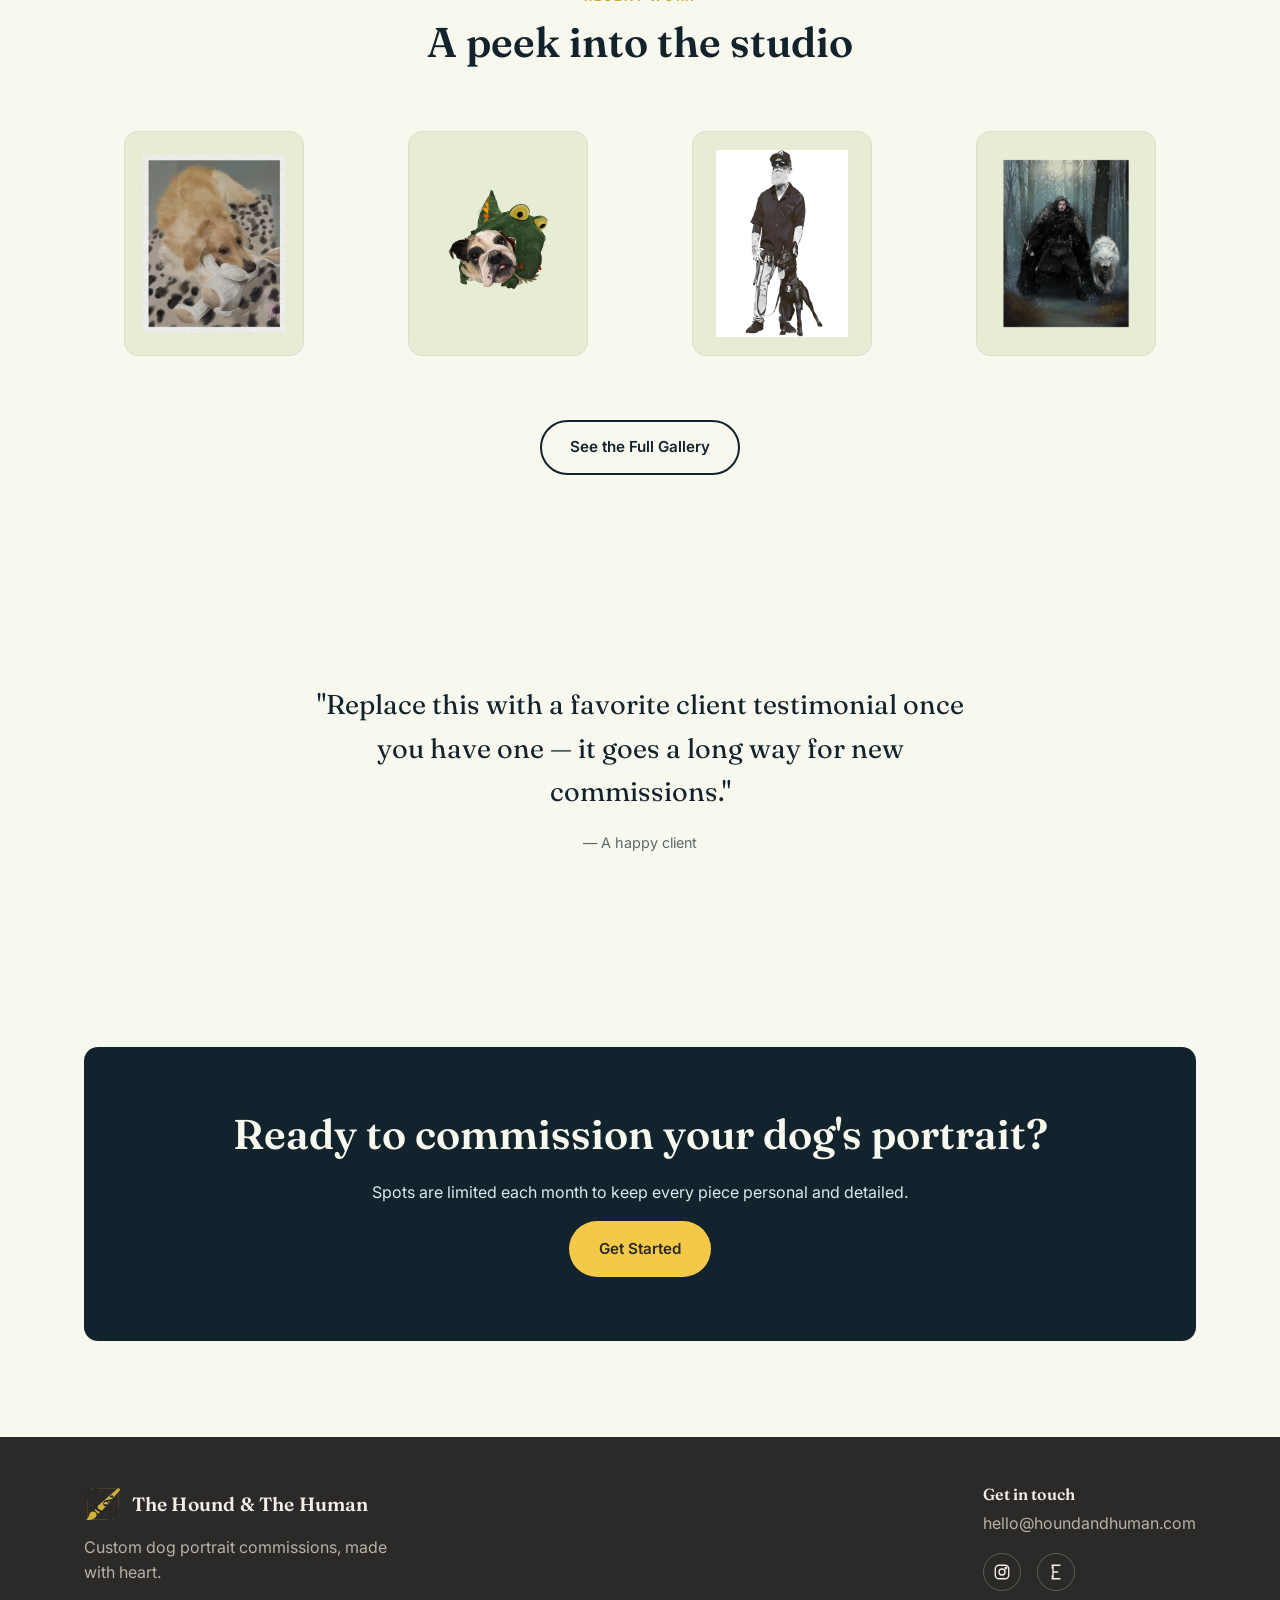
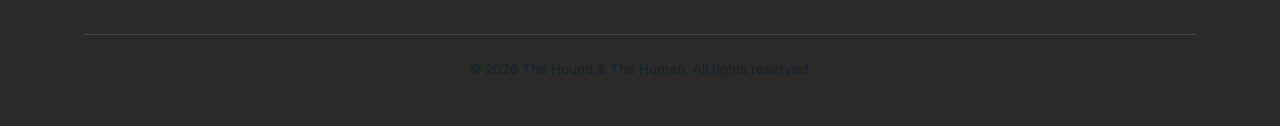
==== commit 9ba548e5: "Replace hero illustration with real branded artwork Swap the placeholder SVG dog illustration for th" ====
--- a/index.html
+++ b/index.html
@@ -43,7 +43,7 @@
           </div>
         </div>
         <div class="hero-art">
-          <img src="assets/img/hero-art.svg" alt="Stylized illustration of a dog portrait" />
+          <img src="assets/img/hero-art.jpg" alt="Illustrated art nouveau portrait of a woman and her black dog, framed with an ornate gold and green border reading 'The Hound &amp; The Human'" />
         </div>
       </div>
     </section>
--- a/css/style.css
+++ b/css/style.css
@@ -263,11 +263,16 @@
   border-radius: var(--radius);
   padding: 2rem;
   box-shadow: var(--shadow-soft);
+  text-align: center;
 }
 
 .hero-art img {
   width: 100%;
+  max-width: 300px;
   height: auto;
+  display: inline-block;
+  border-radius: 8px;
+  box-shadow: var(--shadow-soft);
 }
 
 /* ---------- Process strip ---------- */
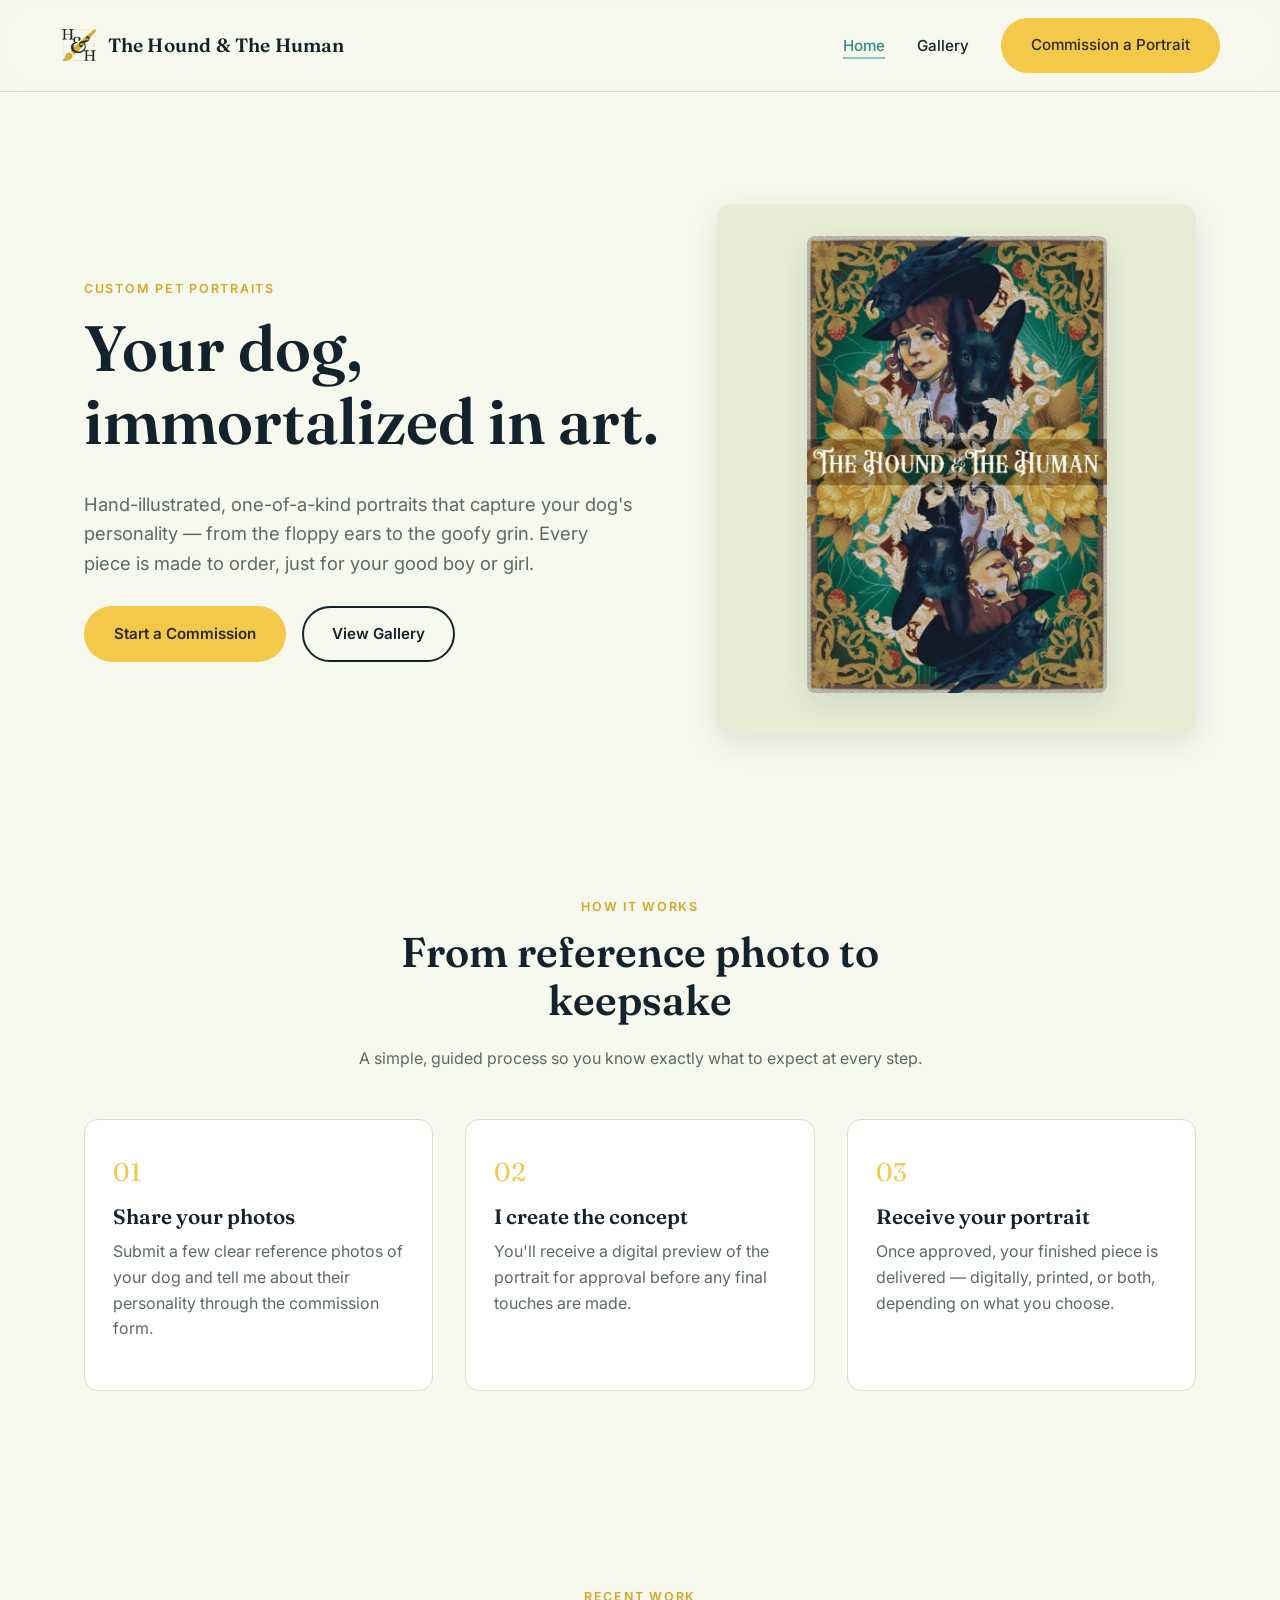
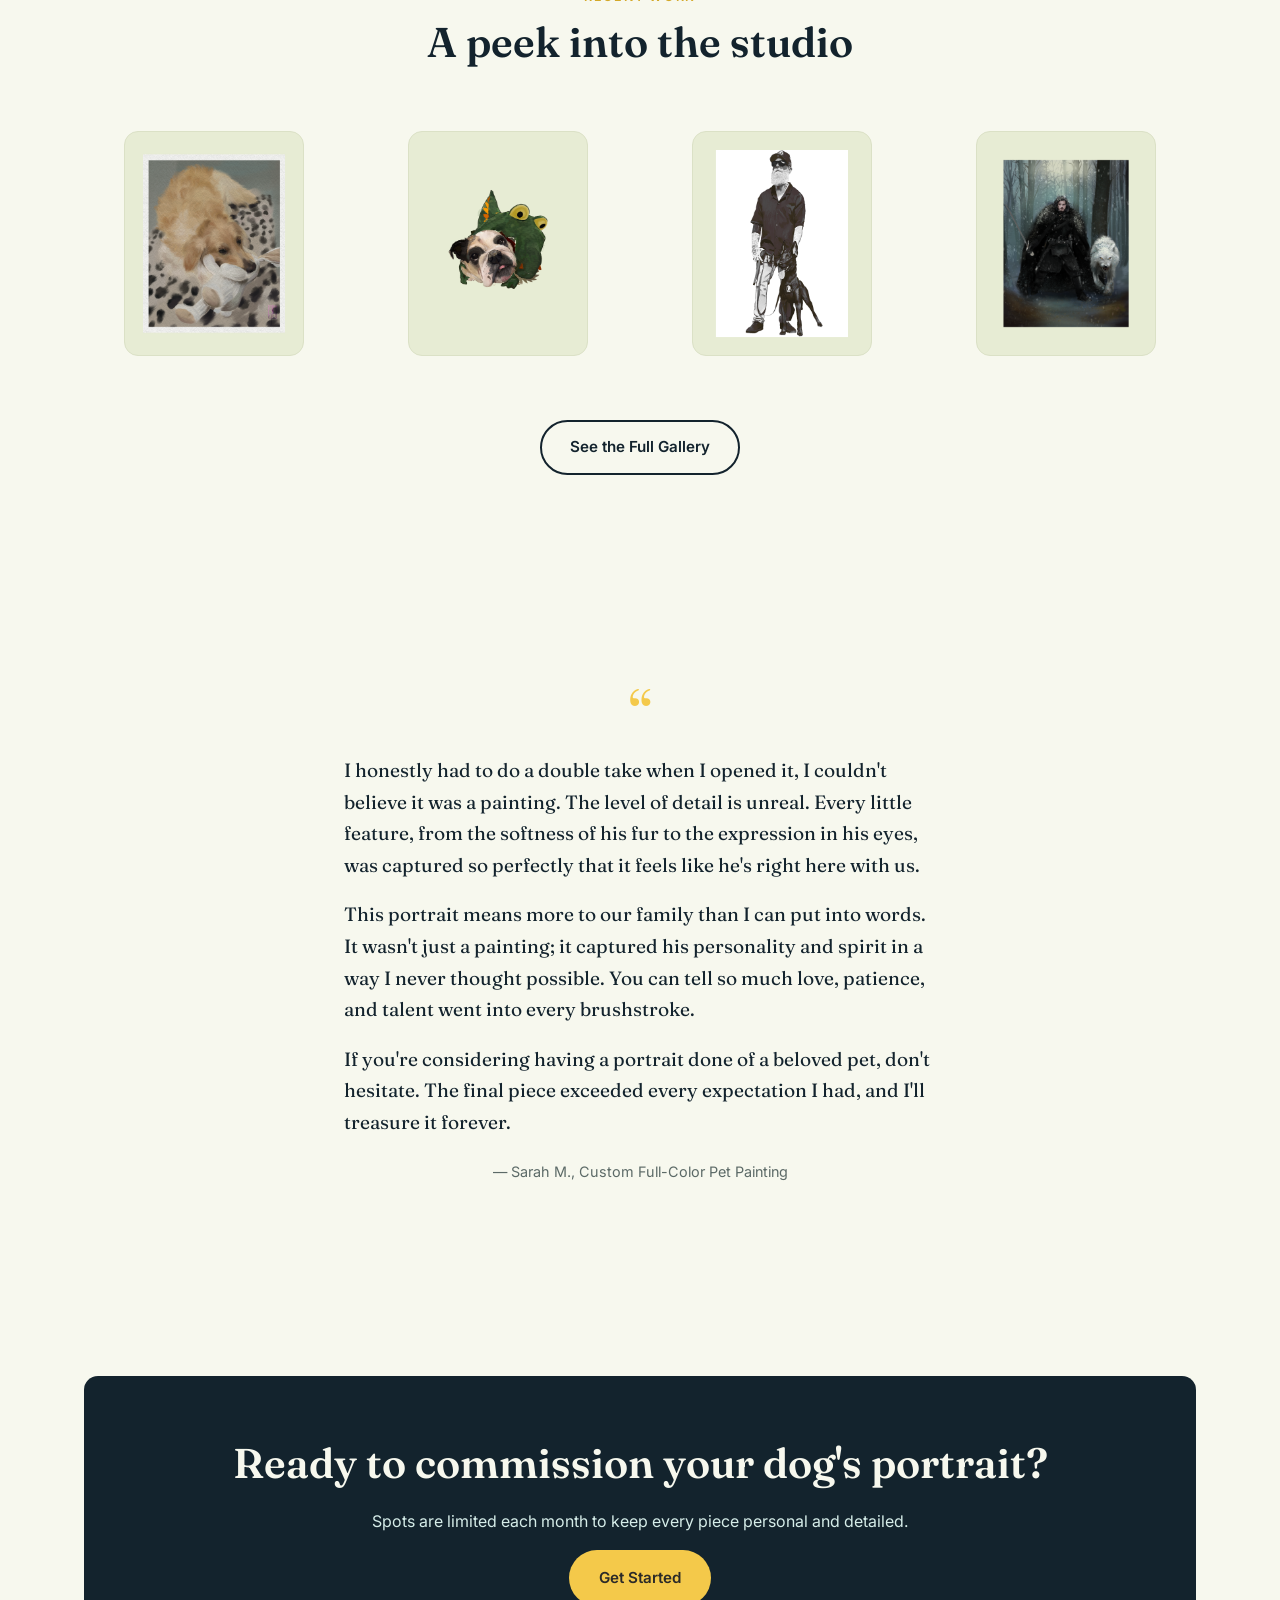
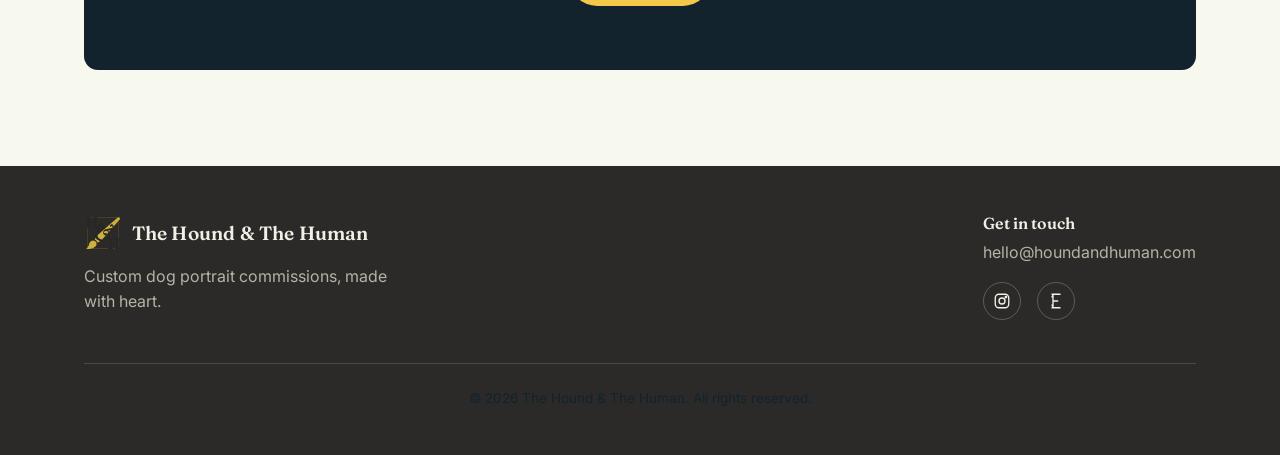
==== commit f11d5529: "Add real client testimonial to homepage Replace the placeholder quote with Sarah M.'s testimonial. R" ====
--- a/index.html
+++ b/index.html
@@ -105,8 +105,13 @@
 
     <section class="quote">
       <div class="container quote-block">
-        <blockquote>"Replace this with a favorite client testimonial once you have one — it goes a long way for new commissions."</blockquote>
-        <cite>— A happy client</cite>
+        <span class="quote-mark" aria-hidden="true">&#8220;</span>
+        <blockquote>
+          <p>I honestly had to do a double take when I opened it, I couldn't believe it was a painting. The level of detail is unreal. Every little feature, from the softness of his fur to the expression in his eyes, was captured so perfectly that it feels like he's right here with us.</p>
+          <p>This portrait means more to our family than I can put into words. It wasn't just a painting; it captured his personality and spirit in a way I never thought possible. You can tell so much love, patience, and talent went into every brushstroke.</p>
+          <p>If you're considering having a portrait done of a beloved pet, don't hesitate. The final piece exceeded every expectation I had, and I'll treasure it forever.</p>
+        </blockquote>
+        <cite>— Sarah M., Custom Full-Color Pet Painting</cite>
       </div>
     </section>
 
--- a/css/style.css
+++ b/css/style.css
@@ -452,15 +452,35 @@
 
 /* ---------- Quote ---------- */
 .quote-block {
-  max-width: 720px;
+  max-width: 640px;
   margin: 0 auto;
   text-align: center;
 }
+
+.quote-mark {
+  display: block;
+  font-family: var(--font-display);
+  font-size: 4rem;
+  line-height: 1;
+  color: var(--color-accent);
+  margin-bottom: 0.5rem;
+}
+
 .quote-block blockquote {
+  margin: 0 0 1.25rem;
+  text-align: left;
+}
+
+.quote-block blockquote p {
   font-family: var(--font-display);
-  font-size: clamp(1.3rem, 2.6vw, 1.7rem);
-  margin: 0 0 1rem;
-}
+  font-size: clamp(1.05rem, 1.6vw, 1.2rem);
+  line-height: 1.65;
+  color: var(--color-text);
+  margin: 0 0 1.1rem;
+}
+
+.quote-block blockquote p:last-child { margin-bottom: 0; }
+
 .quote-block cite { font-style: normal; color: var(--color-muted); font-size: 0.9rem; }
 
 /* ---------- CTA banner ---------- */
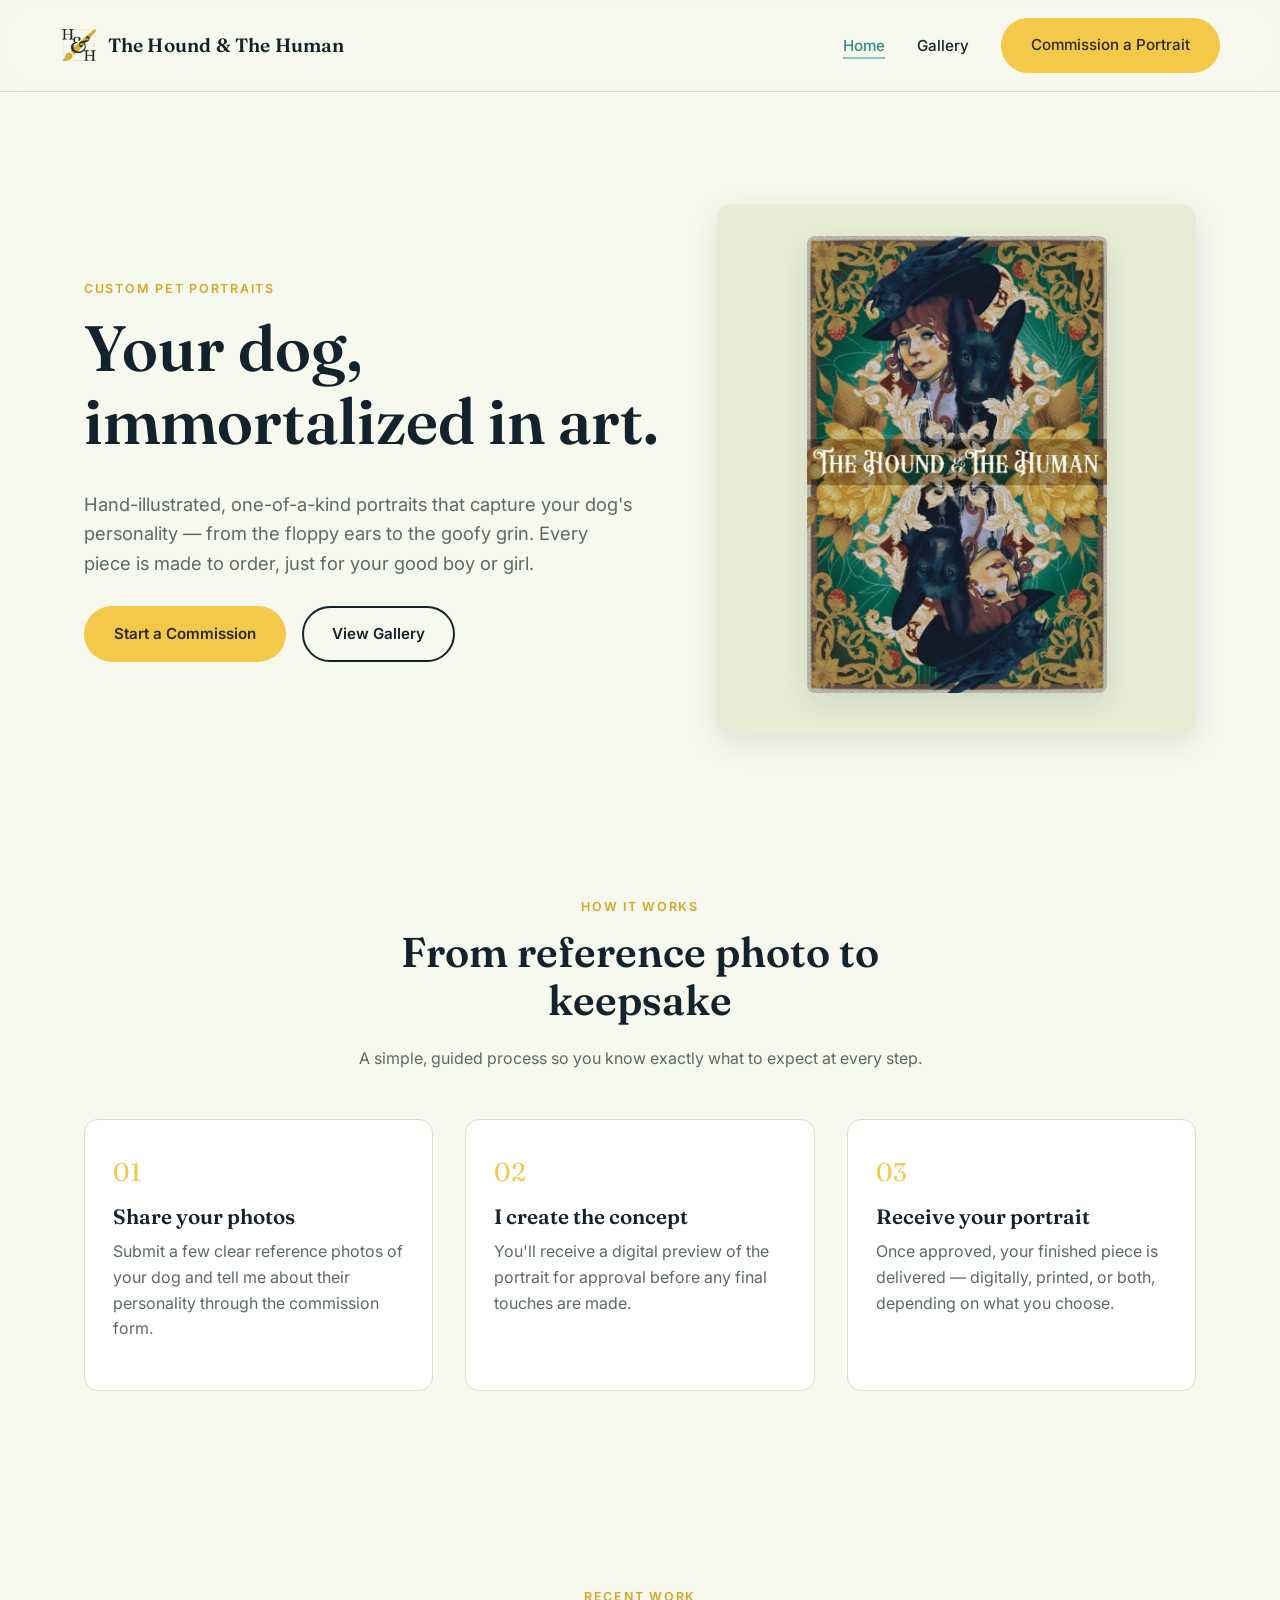
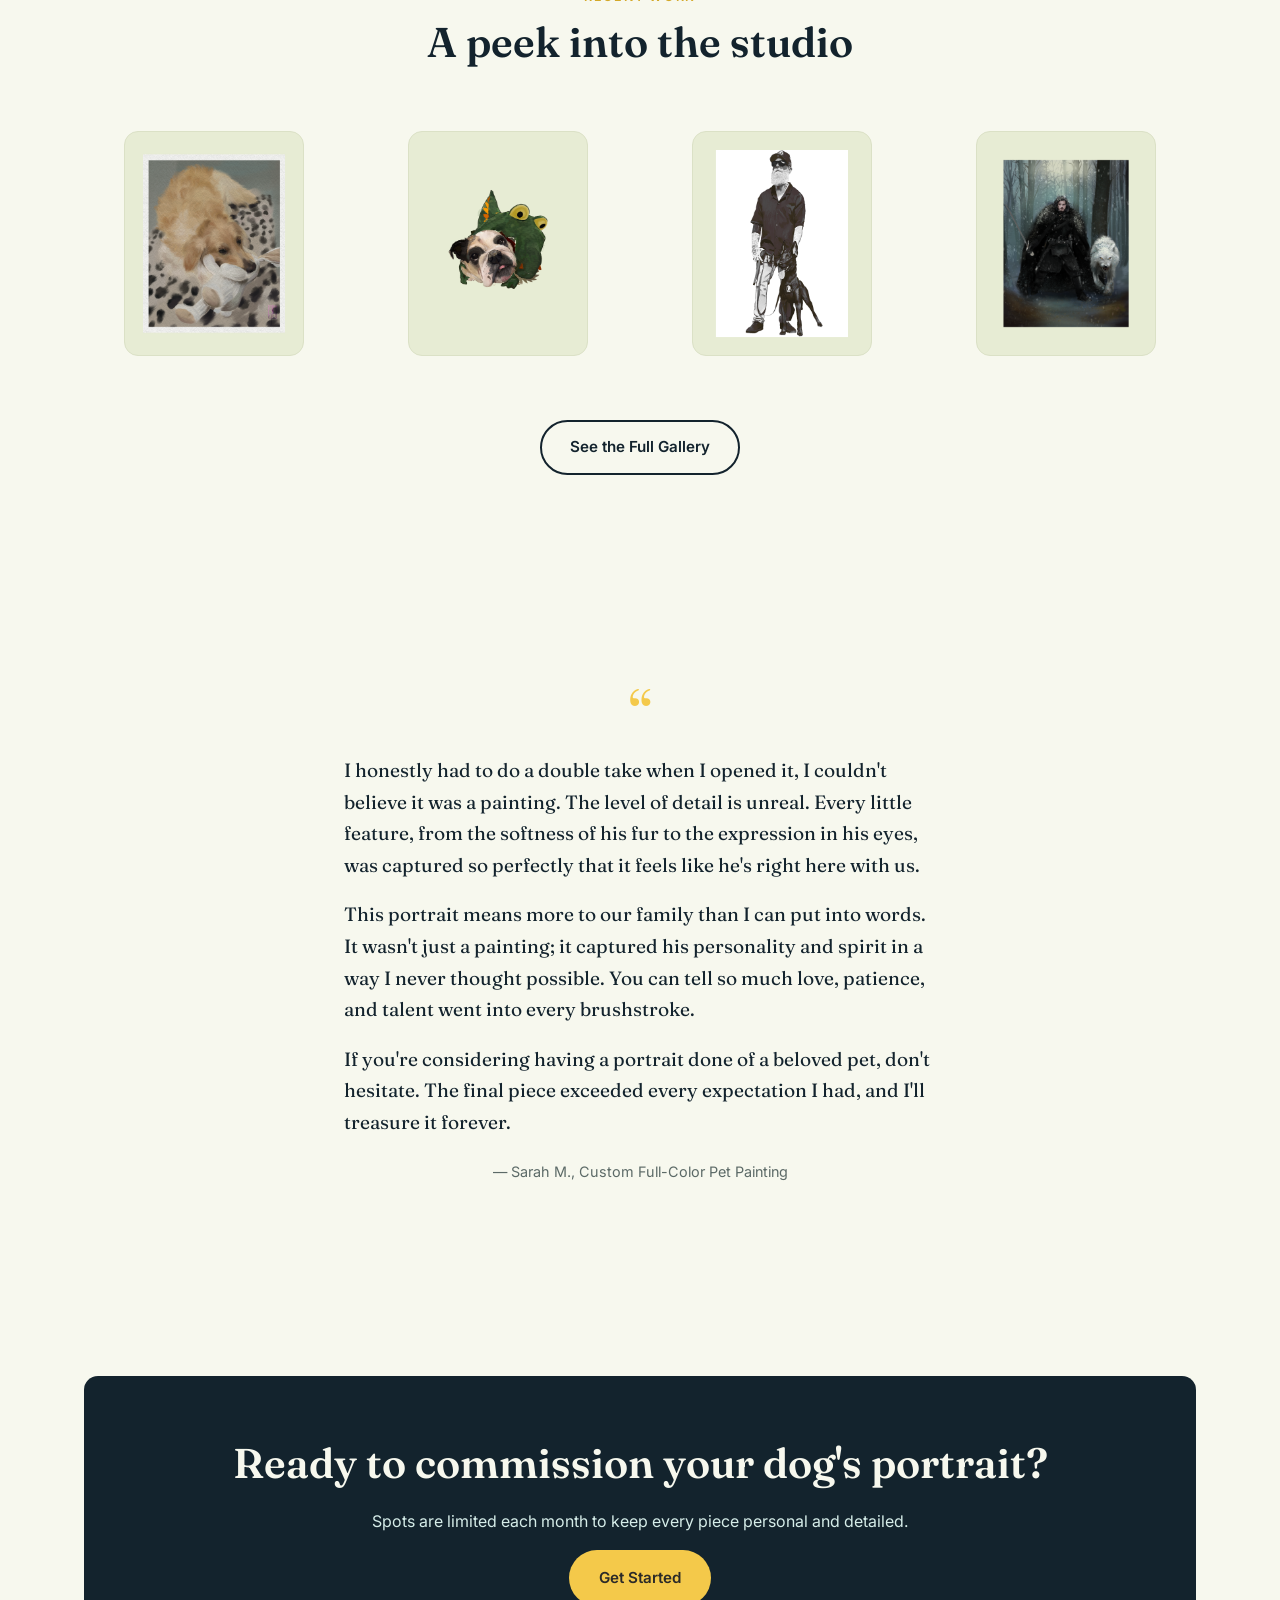
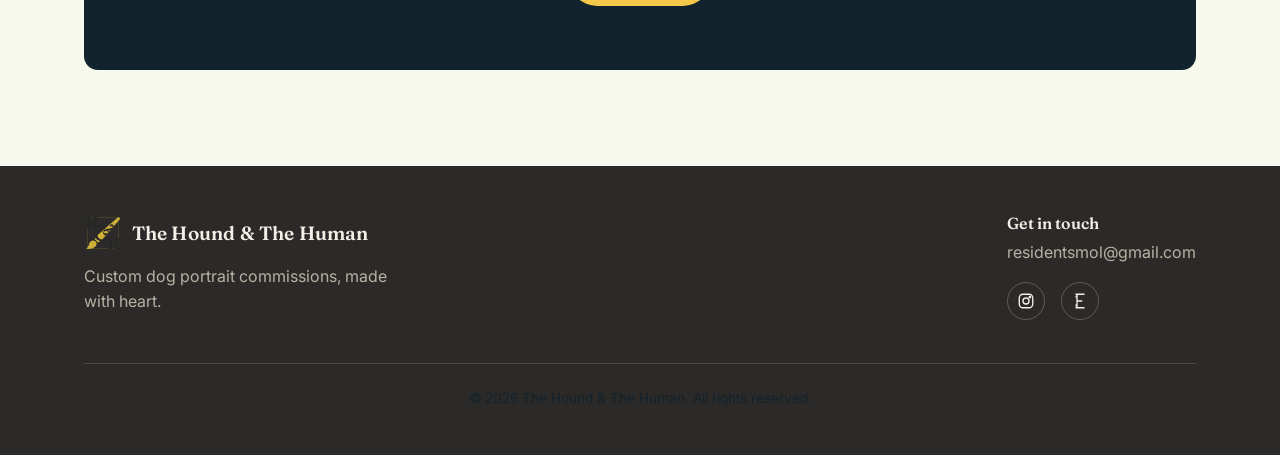
==== commit 80c1dae3: "Update contact email to residentsmol@gmail.com Co-Authored-By: Claude Sonnet 5 <noreply@anthropic.co" ====
--- a/index.html
+++ b/index.html
@@ -138,7 +138,7 @@
         </div>
         <div>
           <h3 style="font-size: 1rem;">Get in touch</h3>
-          <p class="muted">hello@houndandhuman.com</p>
+          <p class="muted">residentsmol@gmail.com</p>
           <ul class="footer-social">
             <li>
               <a href="https://instagram.com/" aria-label="Instagram">
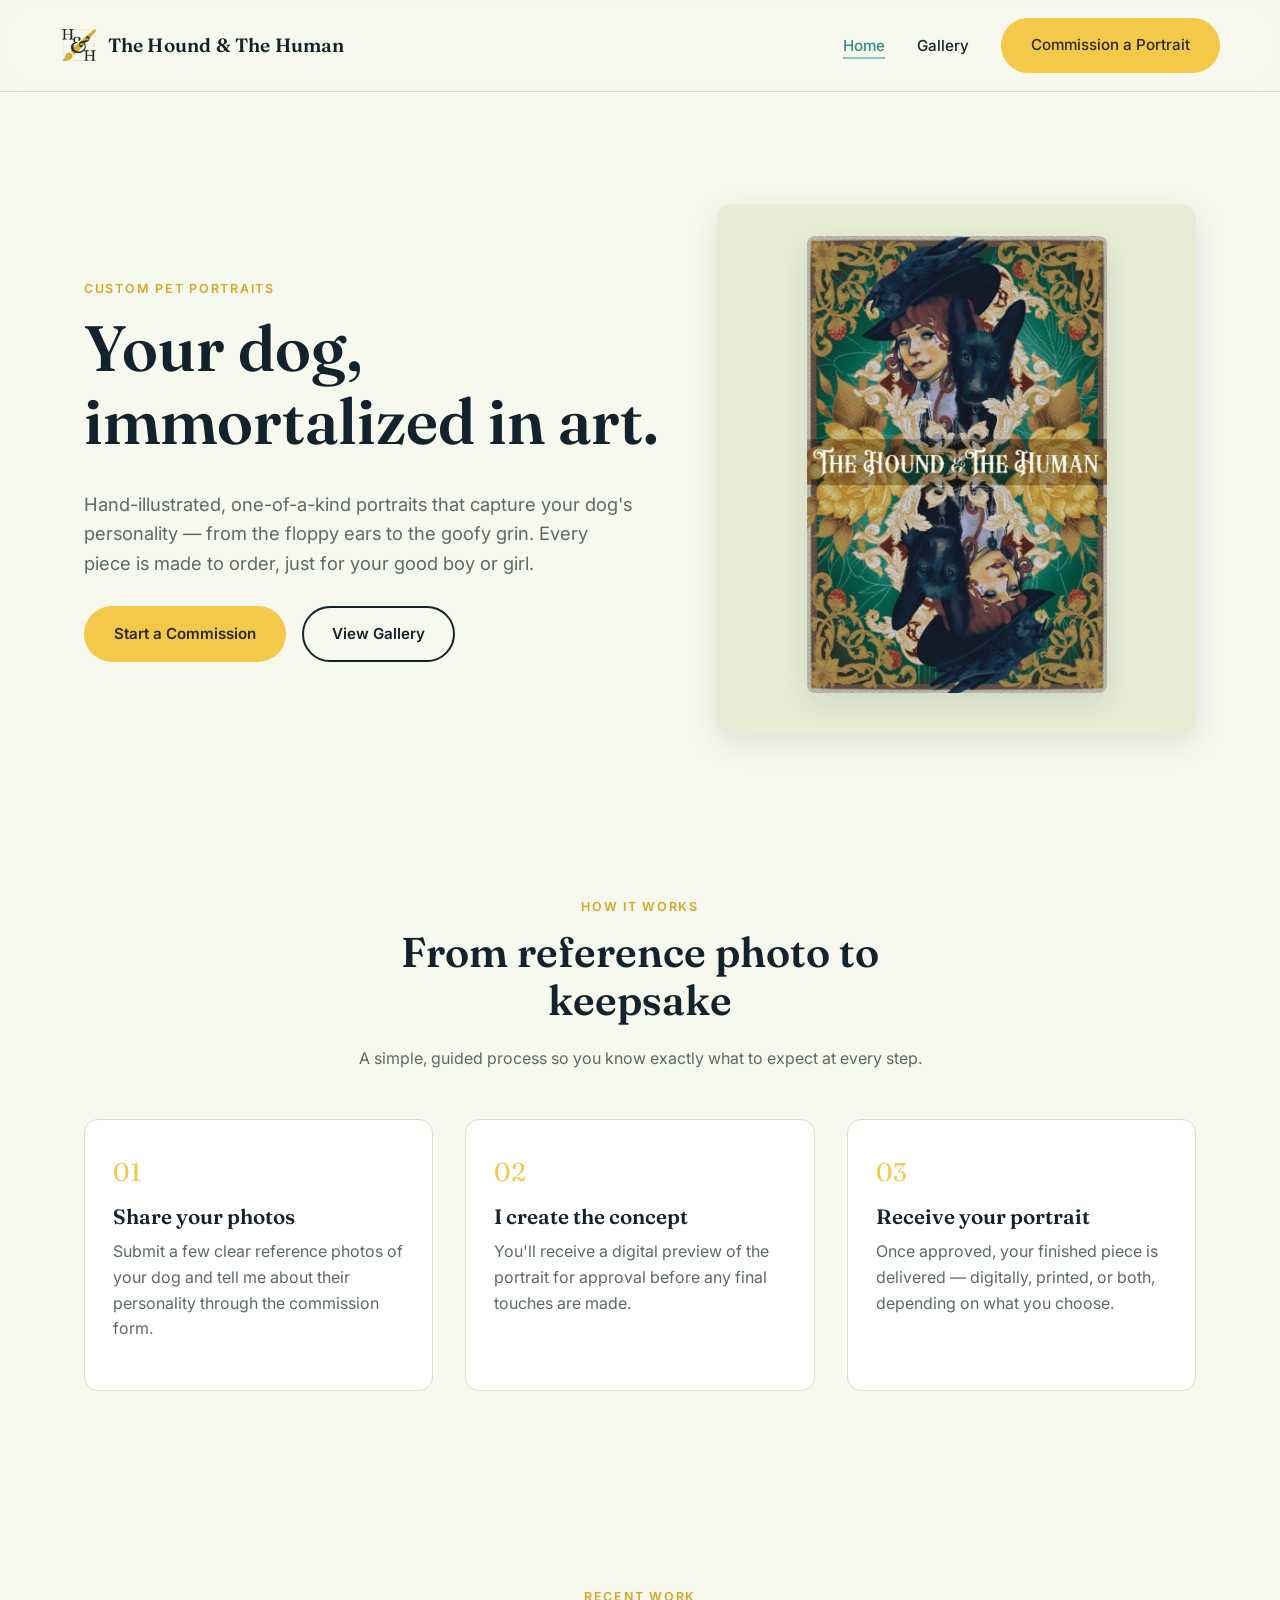
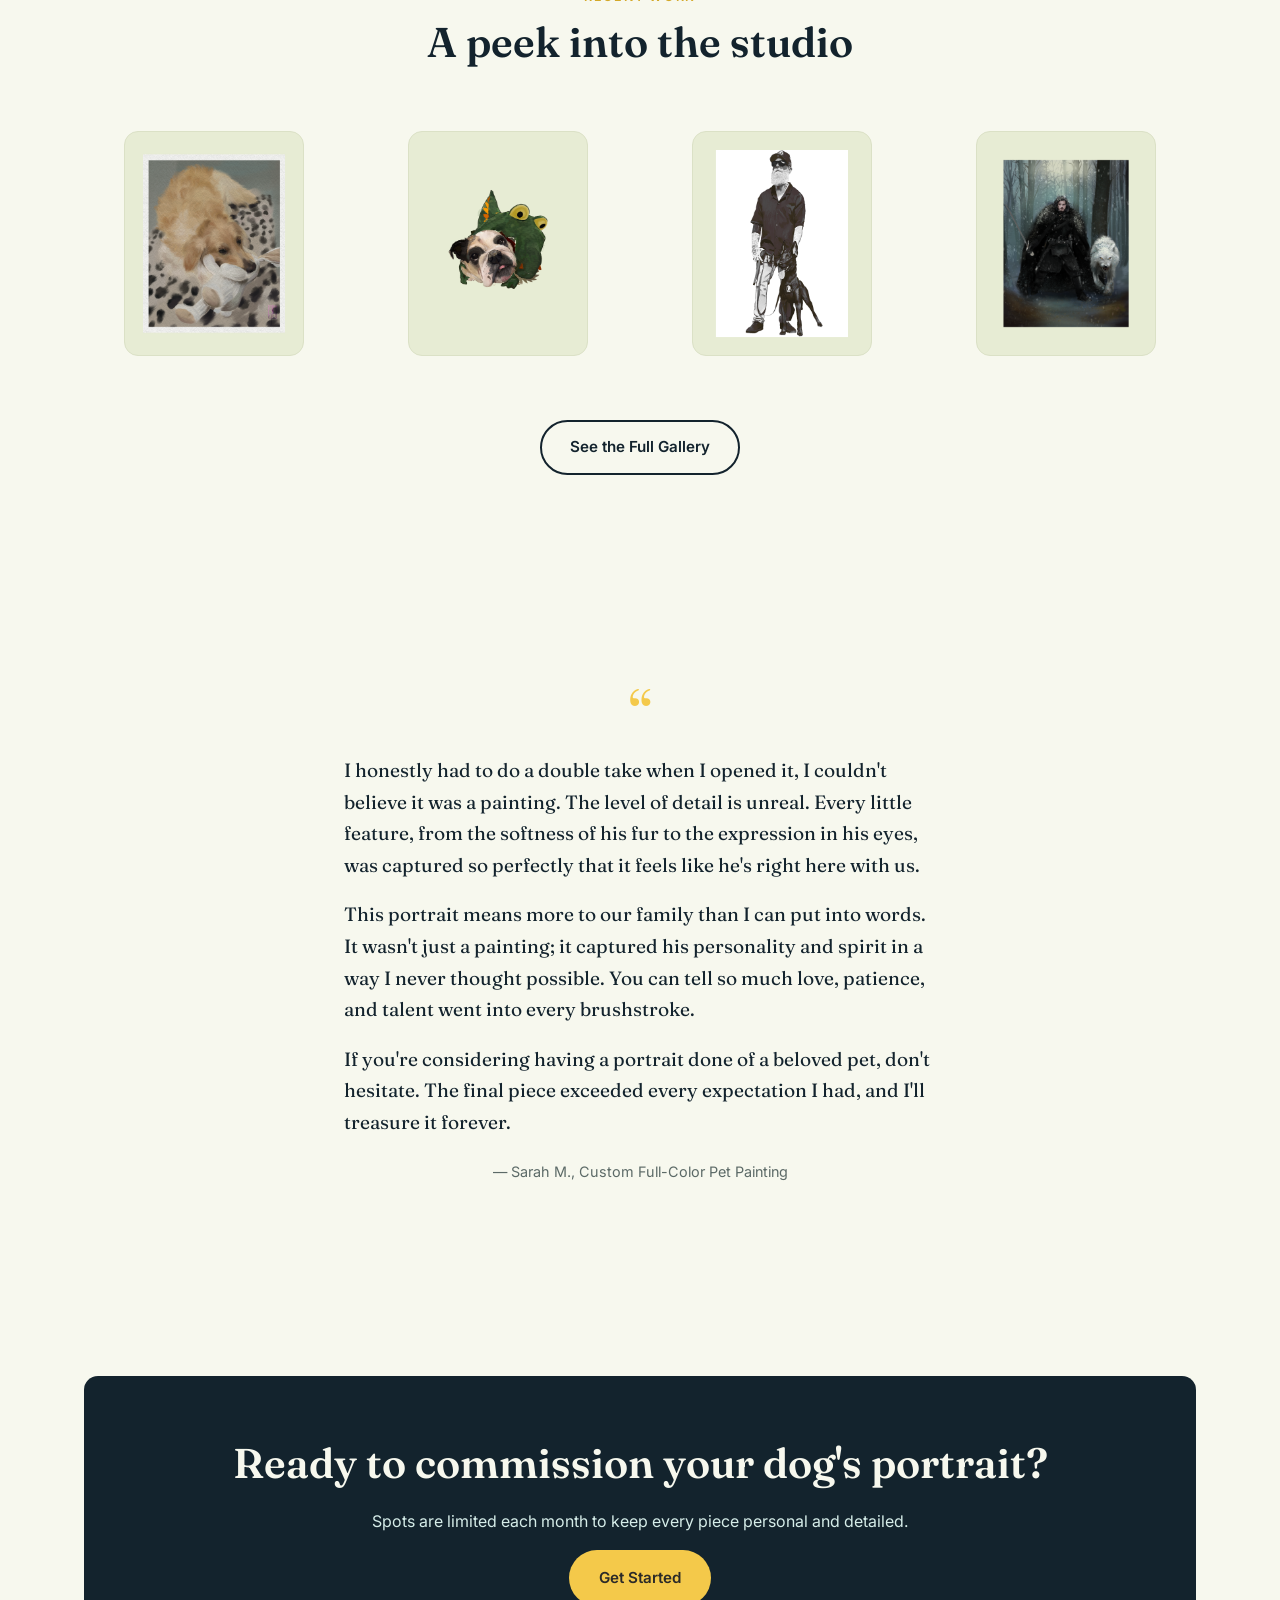
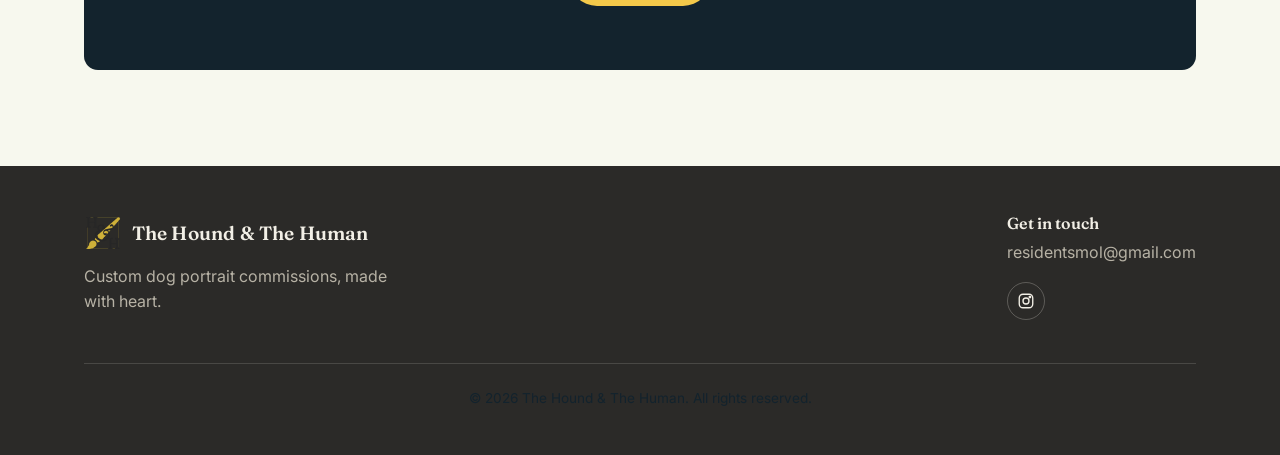
==== commit 5e0a4384: "Remove Etsy link, point Instagram to real handle Drop the placeholder Etsy footer icon and link the " ====
--- a/index.html
+++ b/index.html
@@ -141,13 +141,8 @@
           <p class="muted">residentsmol@gmail.com</p>
           <ul class="footer-social">
             <li>
-              <a href="https://instagram.com/" aria-label="Instagram">
+              <a href="https://instagram.com/houndandthehuman" aria-label="Instagram @houndandthehuman" target="_blank" rel="noopener">
                 <svg viewBox="0 0 24 24" fill="none" stroke="currentColor" stroke-width="1.8"><rect x="3" y="3" width="18" height="18" rx="5"/><circle cx="12" cy="12" r="4"/><circle cx="17.2" cy="6.8" r="1"/></svg>
-              </a>
-            </li>
-            <li>
-              <a href="https://www.etsy.com/" aria-label="Etsy shop">
-                <svg viewBox="0 0 24 24" fill="none" stroke="currentColor" stroke-width="1.8"><path d="M6 3h12M6 21h12M8 3v18M8 12h7M8 3c0 3-2 4-2 4M8 21c0-3-2-4-2-4"/></svg>
               </a>
             </li>
           </ul>
--- a/css/style.css
+++ b/css/style.css
@@ -497,10 +497,13 @@
 /* ---------- Pricing ---------- */
 .pricing-grid {
   display: grid;
-  grid-template-columns: repeat(3, 1fr);
+  grid-template-columns: repeat(4, 1fr);
   gap: 1.75rem;
 }
-@media (max-width: 860px) {
+@media (max-width: 980px) {
+  .pricing-grid { grid-template-columns: repeat(2, 1fr); }
+}
+@media (max-width: 560px) {
   .pricing-grid { grid-template-columns: 1fr; }
 }
 .pricing-card {
@@ -563,6 +566,7 @@
 }
 
 input, select, textarea {
+  width: 100%;
   font-family: var(--font-body);
   font-size: 0.95rem;
   padding: 0.7rem 0.85rem;
